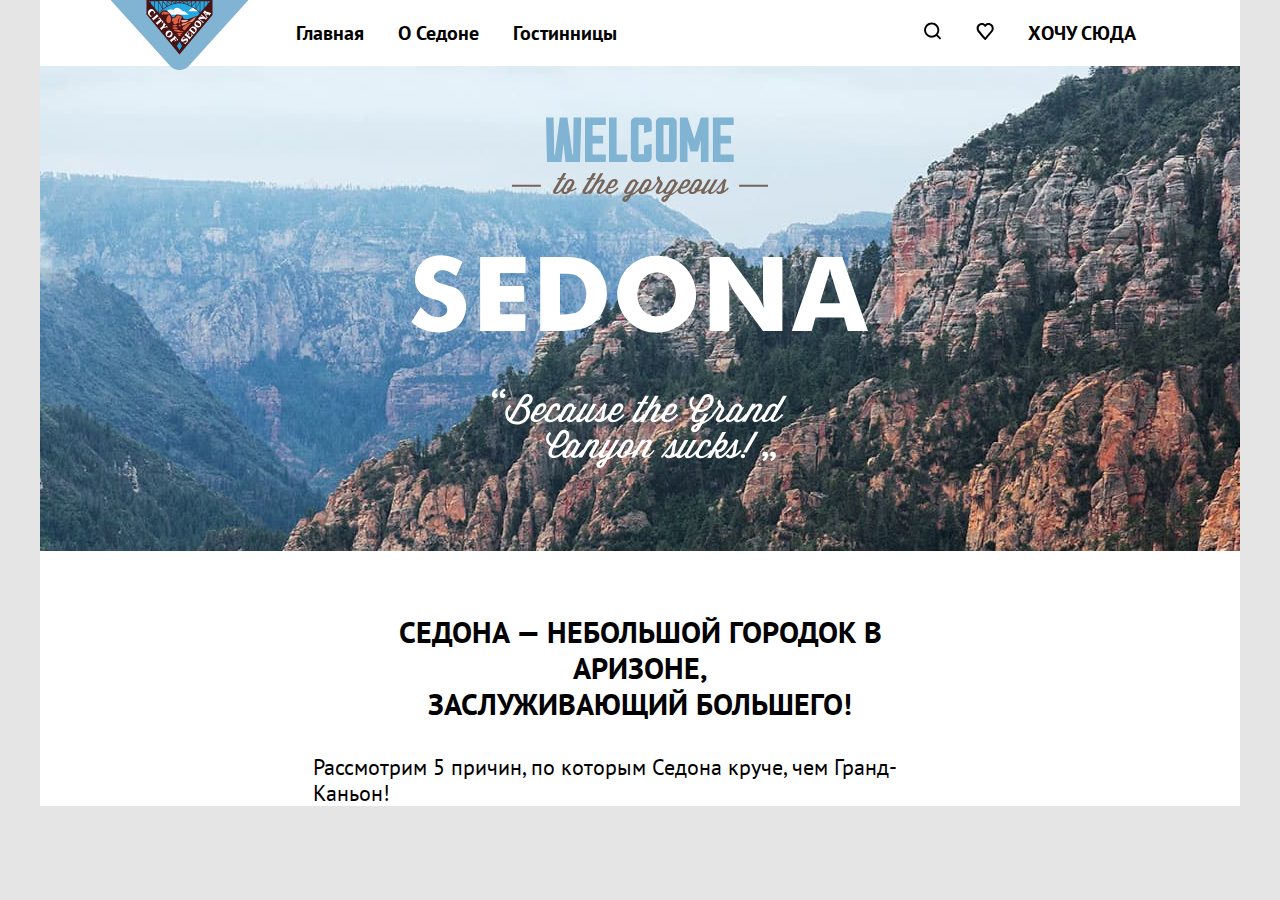
==== index.html @ 76365185 "Убирает горизонтальный скрол" ====
<!DOCTYPE html>
<html lang="ru">
  <head>
    <link rel="stylesheet" href="styles/styles.css" />
    <meta charset="utf-8" />
    <meta name="viewport" content="width=device-width, initial-scale=1" />
    <title>SEDONA</title>
  </head>
  <body>
    <header class="page-header">
      <nav class="navigation">
        <div class="logotype">
          <a class="logo" href="index.html">
            <img
              src="images/logo.svg"
              width="139"
              height="70"
              alt="Логотип города Седона"
            />
        </div>
          </a>
        </div>
        <ul class="navigation-list">
          <li class="navigation-item">
            <a class="navigation-link" href="#">Главная</a>
          </li>
          <li class="navigation-item">
            <a class="navigation-link" href="#">О Седоне</a>
          </li>
          <li class="navigation-item">
            <a class="navigation-link" href="#">Гостинницы</a>
          </li>
        </ul>
        <ul class="navigation-list navigation-user">
          <li class="navigation-item">
            <a class="navigation-link" href="#">
              <img
                class="search"
                src="images/search.svg"
                width="18"
                height="18"
                alt="Ссылка для поиска."
              />
              <span class="visually-hidden">Поиск</span>
            </a>
          </li>
          <li class="navigation-item">
            <a class="navigation-link" href="#">
              <img
                class="favorite"
                src="images/favorite.svg"
                width="18"
                height="17"
                alt="Ссылка для поиска."
              />
              <span class="visually-hidden">Избранное</span>
            </a>
          </li>
          <li class="navigation-item-button">
            <a class="navigation-link" href="#question">
              <span>ХОЧУ СЮДА</span>
            </a>
          </li>
        </ul>
      </nav>
    </header>
    <main class="main-container main-index">
      <div class="page-container">
          <section class="main-banner">
          <h1 class="visually-hidden">Каньон Седона</h1>
          <img
            class="main-banner-welcome"
            src="images/welcome.svg"
            width="458"
            height="352"
            alt="Добро пожаловать в великолепный Каньон Седона"
          />
        </section>
        <div class="body-welcome">
          <p class="name-block">
            Седона — небольшой городок в Аризоне,<br />заслуживающий большего!
          </p>
          <p class="description-text">
            Рассмотрим 5 причин, по которым Седона круче, чем Гранд-Каньон!
          </p>
        </div>


        <!-- <section class="advantages">
          <h2 class="visually-hidden">Основные преимущества</h2>
          <ul class="advantages-list">
            <li class="advantages-item">
              <div class="advantages-item-city">
                <h3 class="advantages-title">Настоящий городок</h3>
                <p class="advantages-description">— №1 —</p>
                <p class="advantages-description">
                  Седона — не аттракцион для туристов, там течёт своя жизнь
                </p>
              </div>
              <img
                class="advantages-image"
                src="images/photo-1.jpg"
                alt="Изображение города Седона"
                width="800"
                height="384"
              />
            </li>
          </ul>
          <ul class="advantages-services">
            <li class="services-item">
              <h3 class="advantages-title">Жильё</h3>
              <p class="advantages-description">
                Рекомендуем пожить в настоящем мотеле всё как в кино!
              </p>
            </li>
            <li class="services-item">
              <h3 class="advantages-title">Еда</h3>
              <p class="advantages-description">
                Всегда заказывайте топовый фирменный бургер, вы не
                разочаруетесь!
              </p>
            </li>

            <li class="services-item">
              <h3 class="advantages-title">Сувениры</h3>
              <p class="advantages-description">
                Не только китайского, но и настоящего местного производства!
              </p>
            </li>
          </ul>
          <ul class="advantages-list">
            <li class="advantages-item">
              <img
                class="advantages-image"
                src="images/photo-2.jpg"
                alt="Изображение моста дьявола"
                width="800"
                height="384"
              />

              <div class="advantages-item-bridge">
                <h3 class="advantages-title">Там есть мост дьявола</h3>
                <p class="advantages-description">— №2 —</p>
                <p class="advantages-description">
                  Да, по нему можно пройти! Если вы осмелитесь, разумеется
                </p>
              </div>
            </li>
          </ul>
          <ul class="advantages-services">
            <li class="services-item">
              <h3 class="advantages-title">Небольшая<br />площадь</h3>
              <p class="advantages-description">— №3 —</p>
              <p class="advantages-description">
                Все достопримечательности находятся очень близко
              </p>
            </li>
            <li class="services-item">
              <h3 class="advantages-title">Красивая<br />дорога</h3>
              <p class="advantages-description">— №4 —</p>
              <p class="advantages-description">
                Ехать в Седону из Лас-Вегаса совсем не скучно!
              </p>
            </li>
            <li class="services-item">
              <h3 class="advantages-title">Мало<br />туристов</h3>
              <p class="advantages-description">— №5 —</p>
              <p class="advantages-description">
                Большинство едет в Гранд Каньон и толпится там
              </p>
            </li>
          </ul>
        </section> -->

        <!-- Блок с вопросом -->

         <!-- <section id="question" class="question-block">
          <h2 class="visually-hidden">Бронирование гостинницы</h2>
          <p class="name-block">Заинтересовались?</p>
          <p class="description-text">
            Укажите предполагаемые даты поездки,<br />и мы покажем вам лучшие
            предложения гостиниц в Седоне
          </p>
          <button class="question question-button" type="submit">
            поиск гостинницы в седоне
          </button>
        </section> -->

        <!-- Форма подписки -->
        <!-- <section class="subscription">
          <h2 class="visually-hidden">Подписаться на рассылку</h2>
          <p class="name-block">Подпишитесь на рассылку</p>
          <p class="description-text">
            Только полезная информация и никакого спама,<br />честное
            бойскаутское!
          </p>
          <form
            class="subscription-form"
            action="https://echo.htmlacademy.ru/"
            method="post"
          >
            <input
              type="email"
              name="Ваш E-mail"
              placeholder="Ваш e-mail"
              required
            />
            <button class="subscribe-button" type="submit">Подписаться</button>
          </form>
        </section> -->
       </div>
    </main>


    <!-- <footer class="page-footer">
      <div class="page-footer-container">
        <section class="footer-social">
          <h2 class="visually-hidden">Ссылки на социальные сети</h2>
          <ul class="footer-social-list">
            <li class="footer-social-item">
              <a class="button" href="https://vk.com/htmlacademy">
                <span class="visually-hidden">ВКонтакте</span>
              </a>
            </li>
            <li class="footer-social-item">
              <a class="button" href="https://t.me/htmlacademy">
                <span class="visually-hidden">Телеграм</span>
              </a>
            </li>
            <li class="footer-social-item">
              <a
                class="button"
                href="https://www.youtube.com/user/htmlacademyru"
              >
                <span class="visually-hidden">Ютуб</span>
              </a>
            </li>
          </ul>
        </section>
        <section class="footer-contacts">
          <h2 class="visually-hidden">Контакты</h2>
          <a class="contackts-phone" href="tel:78128121212"
            >+7 (812) 812-12-12</a
          >
        </section>
        <section class="footer-copiright">
          <h2 class="visually-hidden">Копирайт</h2>
          <a
            class="copyright-link"
            href="https://up.htmlacademy.ru/htmlcss/34/module/3/item/13"
            target="_blank"
          >
            <img
              class="copyright"
              src="images/copyright.svg"
              width="115"
              height="33"
              alt="Копирайт htmlacademy"
            />
          </a>
        </section>
      </div>
    </footer> -->
  </body>
</html>
---- styles/styles.css ----
@font-face {
  font-family: 'PT Sans';
  font-style: normal;
  font-weight: 400;
  src: url('../fonts/ptsans-400.woff2') format('woff2');
  font-display: swap;
}
@font-face {
  font-family: 'PT Sans';
  font-style: normal;
  font-weight: 700;
  src: url('../fonts/ptsans-700.woff2') format('woff2');
  font-display: swap;
}
html {
  height: 100%;
}
body {
  background-color: #e5e5e5;
  color: #000000;
  display: flex;
  flex-direction: column;
  font-family: 'PT Sans', sans-serif;
  font-weight: 700;
  font-size: 30px;
  justify-content: space-between;
  line-height: 36px;
  margin: 0 auto;
  padding: 0;
  min-height: 100vh;
  text-transform: uppercase;
  width: 1200px;
}

.visually-hidden {
  position: absolute;
  width: 1px;
  height: 1px;
  margin: -1px;
  padding: 0;
  border: 0;
  clip: rect(0 0 0 0);
  overflow: hidden;
}
.page-header {
  background-color: #fff;
  margin: 0 auto;
  width: 100%;
}
.navigation {
  display: flex;
  width: 100%;
  margin: 0 auto;
}
.logo {
  margin: 0;
  padding: 0;
  margin-left: 70px;
  width: 139px;
}
.logotype {
  position: absolute;
  top: 0;
}
.navigation-list {
  align-items: center;
  display: flex;
  flex-wrap: wrap;
  list-style-type: none;
  margin: 0;
  margin-left: 30px;
  padding: 0;
  width: 390px;
}
.navigation-link {
  color: #000;
  display: block;
  font-size: 20px;
  line-height: 26px;
  text-transform: none;
  text-decoration: none;
  padding: 20px 17px;
}
.navigation-user {
  align-content: center;
  align-items: center;
  margin-left: 238px;
  margin-right: auto;
  max-width: 264px;
}
.navigation-user .navigation-link {
  min-width: 18px;
  min-height: 18px;
}
.want-button {
  margin: 14px 0px 14px 20px;
  padding: 8px 16px 8px 16px;
}
.search .favorite {
  padding: 0;
  margin: 0;
}
.main-container {
  flex-grow: 1;
}
.main-banner {
  background-image: url('../images/main_banner.jpg');
  background-color: #7baec7;
  background-size: auto;
  background-repeat: no-repeat;
  background-position: center;
  width: 100%;
  margin: 0;
  padding: 0;
}

.welcome {
  background-color: #fff;
}
.main-banner-welcome {
  display: block;
  margin: 0 auto;
  padding-top: 51px;
  padding-bottom: 82px;
}
.welcome {
  font-size: 30px;
  line-height: 36px;
  text-align: center;
}
.body-welcome {
  background-image: url('/images/welcome-background.jpg');
  background-size: auto;
  background-repeat: no-repeat;
  background-position: center;
  padding-top: 63px;
}
.name-block {
  margin-top: 0;
  margin-bottom: 32px;
  padding: 0;
  margin-left: auto;
  margin-right: auto;
  text-align: center;
  width: 620px;
}
.description-text {
  font-size: 22px;
  font-weight: 400;
  line-height: 26px;
  margin: 0 auto;
  padding: 0;
  text-transform: none;
  width: 654px;
}
.page-container {
  width: 100%;
  margin: 0 auto;
  padding: 0;
}
.advantages {
  color: #000;
  font-weight: 400;
  text-align: center;
  width: 100%;
  margin: 0;
  padding: 0;
}

.advantages-list {
  display: flex;
  flex-direction: column;
  padding: 0;
  margin: 0;
  width: 100%;
}
.advantages-title {
  font-size: 24px;
  line-height: 28px;
  margin-bottom: 30px;
  margin-top: 0;
  padding: 0;
}
.advantages-description {
  font-size: 18px;
  line-height: 21px;
  padding: 0;
  margin-bottom: 30px;
  margin-top: 0;
  text-transform: none;
}
.advantages-description:last-child {
  margin-bottom: 0;
}
.advantages-item {
  background-color: #82b3d3;
  display: flex;
  /* margin: 0; */
  /* max-width: 1200px; */
}
.advantages-item-city {
  color: #ffffff;

  padding: 85px 92px;
  width: 230px;
}
.advantages-item-bridge {
  color: #ffffff;
  padding: 85px 92px;
  width: 230px;
}
/* .advantages-first-image {
  vertical-align: middle;
} */
.advantages-services {
  display: flex;
  width: 100%;
  margin: 0;
  padding-left: 0;
  list-style: none;
}
.services-item {
  display: block;
  padding: 80px 85px;
  width: 230px;
  text-align: center;
}
.question-block {
  background-color: #fff;
  text-align: center;
  margin: 0;
  padding: 92px 304px;
  width: 592px;
}
.question-button {
  background-color: #756157;
  color: #fff;
  font-size: 20px;
  font-weight: 700;
  line-height: 36px;
  margin-top: 56px;
  text-transform: uppercase;
  text-align: center;
}

.subscription {
  background-image: url('../images/background_subscribe.jpg');
  background-color: #7aaec7;
  background-size: 100% auto;
  background-position: center;
  background-repeat: no-repeat;
  color: #fff;
  padding: 94px 200px;
  text-align: center;
}

.subscribe-button {
  background-color: #82b3d3;
  color: #fff;
  font-size: 20px;
  font-weight: 700;
  line-height: 36px;
  margin-top: 46px;
  text-transform: uppercase;
  text-align: center;
}
.page-footer {
  background-color: #fff;
  background-repeat: no-repeat;
  background-position: center;
  margin: 0 auto;
  width: 100%;
}
.page-footer-container {
  display: flex;
  flex-wrap: no-wrap;
  width: 1060px;
  margin: 0;
  padding: 40px 70px 30px 70px;
}
.footer-social {
  width: 142px;
  margin-right: 42px;
}
.footer-social-list {
  align-items: center;
  display: flex;
  flex-wrap: wrap;
  margin: 0;
  padding: 0;
  list-style-type: none;
}
.footer-social-item {
  width: 47px;
  height: 40px;
}
.footer-contacts {
  text-align: center;
  padding-top: 5px;
  padding-bottom: 5px;
  width: 720px;
  margin-right: 42px;
}
.contackts-phone {
  color: #000;
  font-size: 40px;
  line-height: 40px;
  padding-right: 195px;

  text-decoration: none;
}
.footer-copiright {
  width: 115px;
}
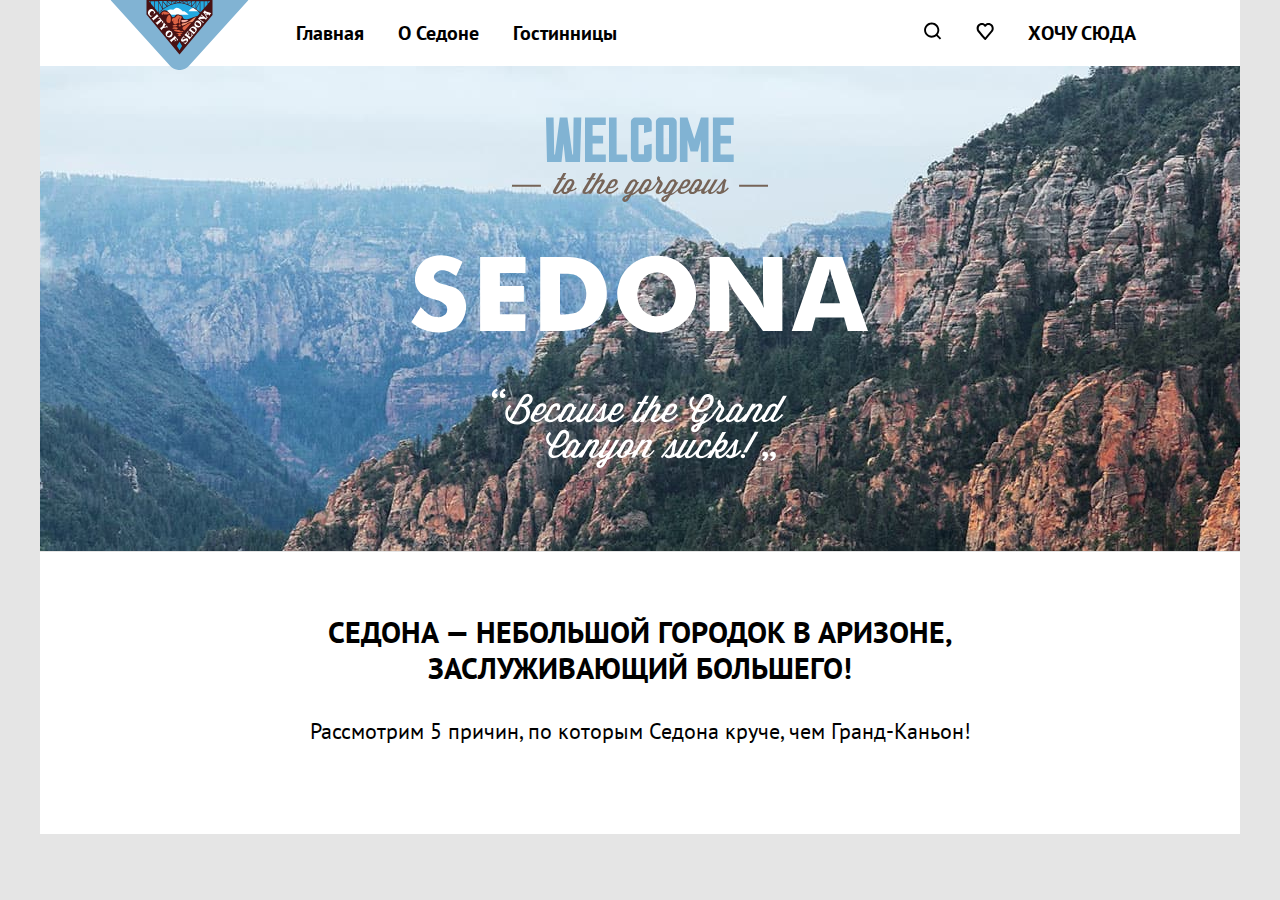
==== commit fbcfaba3: "правит горизонтальный скрол" ====
--- a/index.html
+++ b/index.html
@@ -78,7 +78,7 @@
         </section>
         <div class="body-welcome">
           <p class="name-block">
-            Седона — небольшой городок в Аризоне,<br />заслуживающий большего!
+            Седона — небольшой городок в Аризоне,<br>заслуживающий большего!
           </p>
           <p class="description-text">
             Рассмотрим 5 причин, по которым Седона круче, чем Гранд-Каньон!
--- a/styles/styles.css
+++ b/styles/styles.css
@@ -134,6 +134,7 @@
   background-repeat: no-repeat;
   background-position: center;
   padding-top: 63px;
+  padding-bottom: 90px;
 }
 .name-block {
   margin-top: 0;
@@ -142,7 +143,7 @@
   margin-left: auto;
   margin-right: auto;
   text-align: center;
-  width: 620px;
+  /* width: 620px; */
 }
 .description-text {
   font-size: 22px;
@@ -151,7 +152,8 @@
   margin: 0 auto;
   padding: 0;
   text-transform: none;
-  width: 654px;
+  text-align: center;
+  /* width: 654px; */
 }
 .page-container {
   width: 100%;
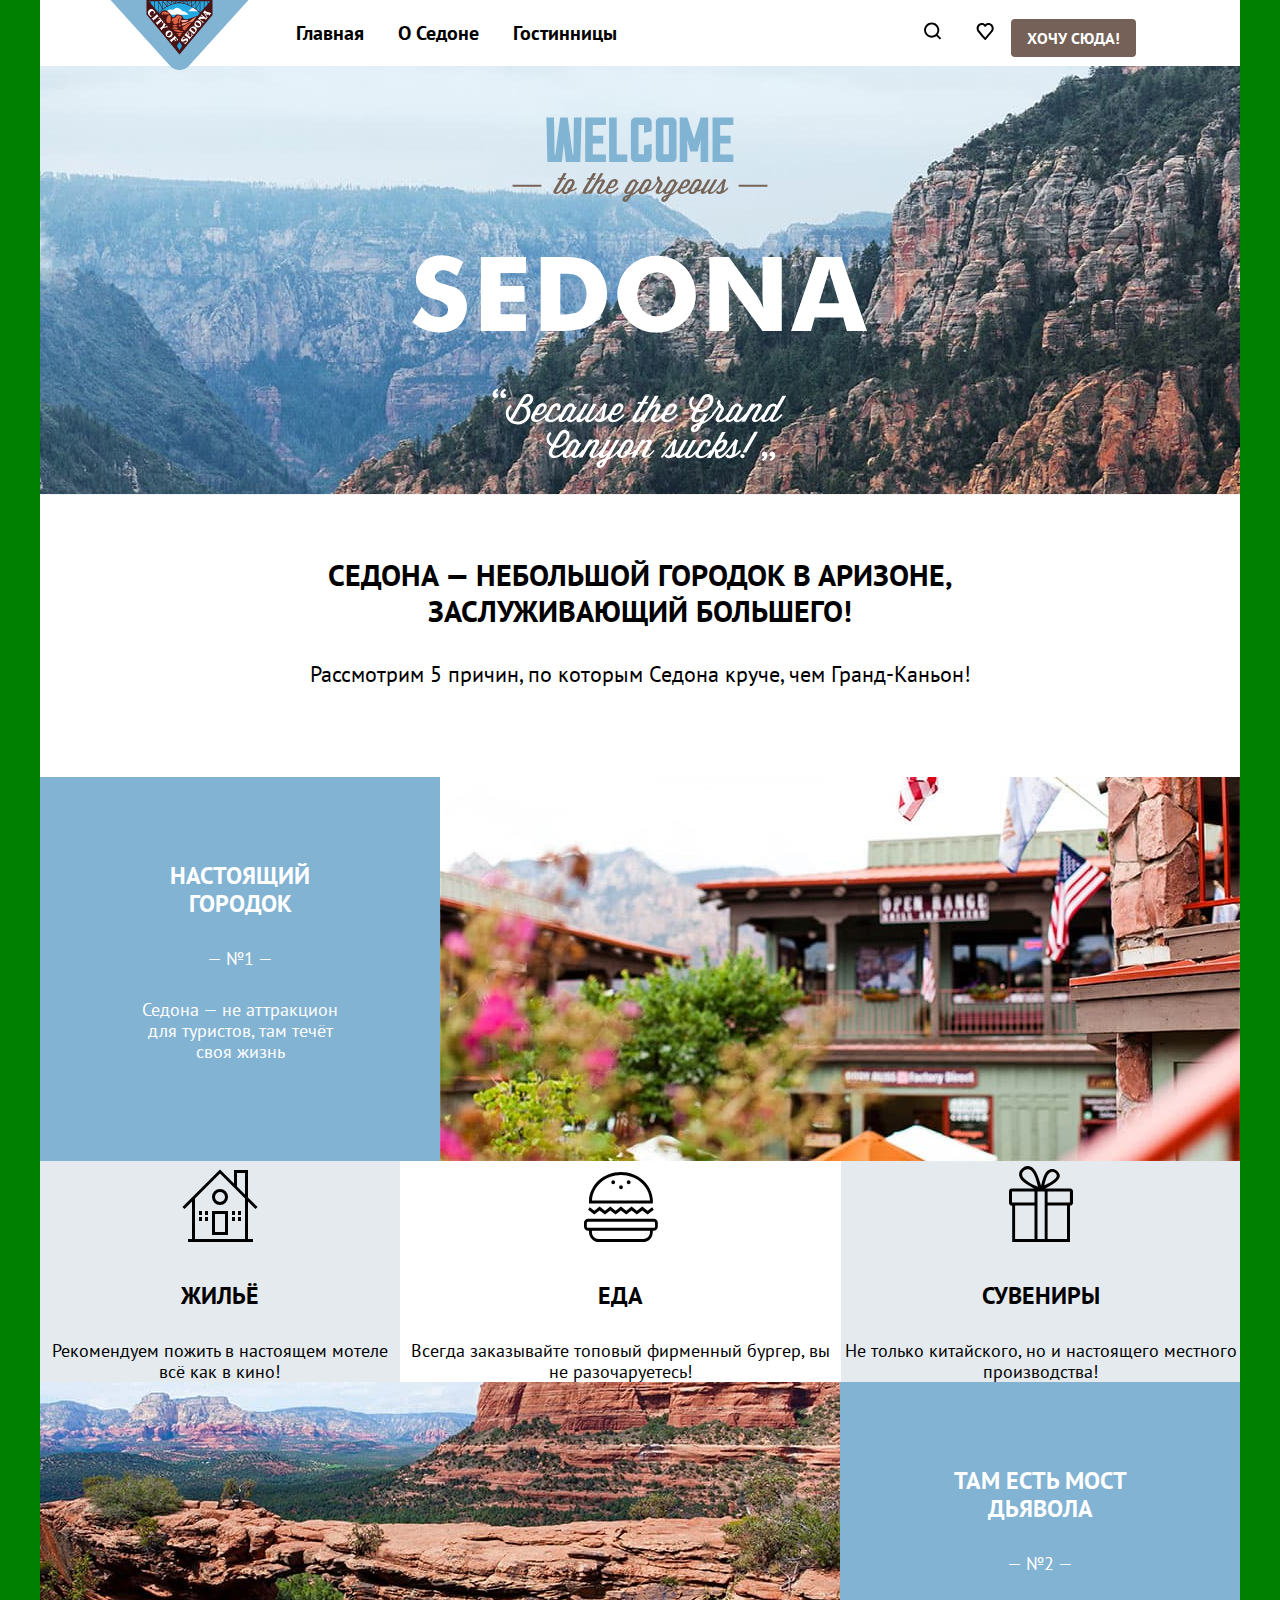
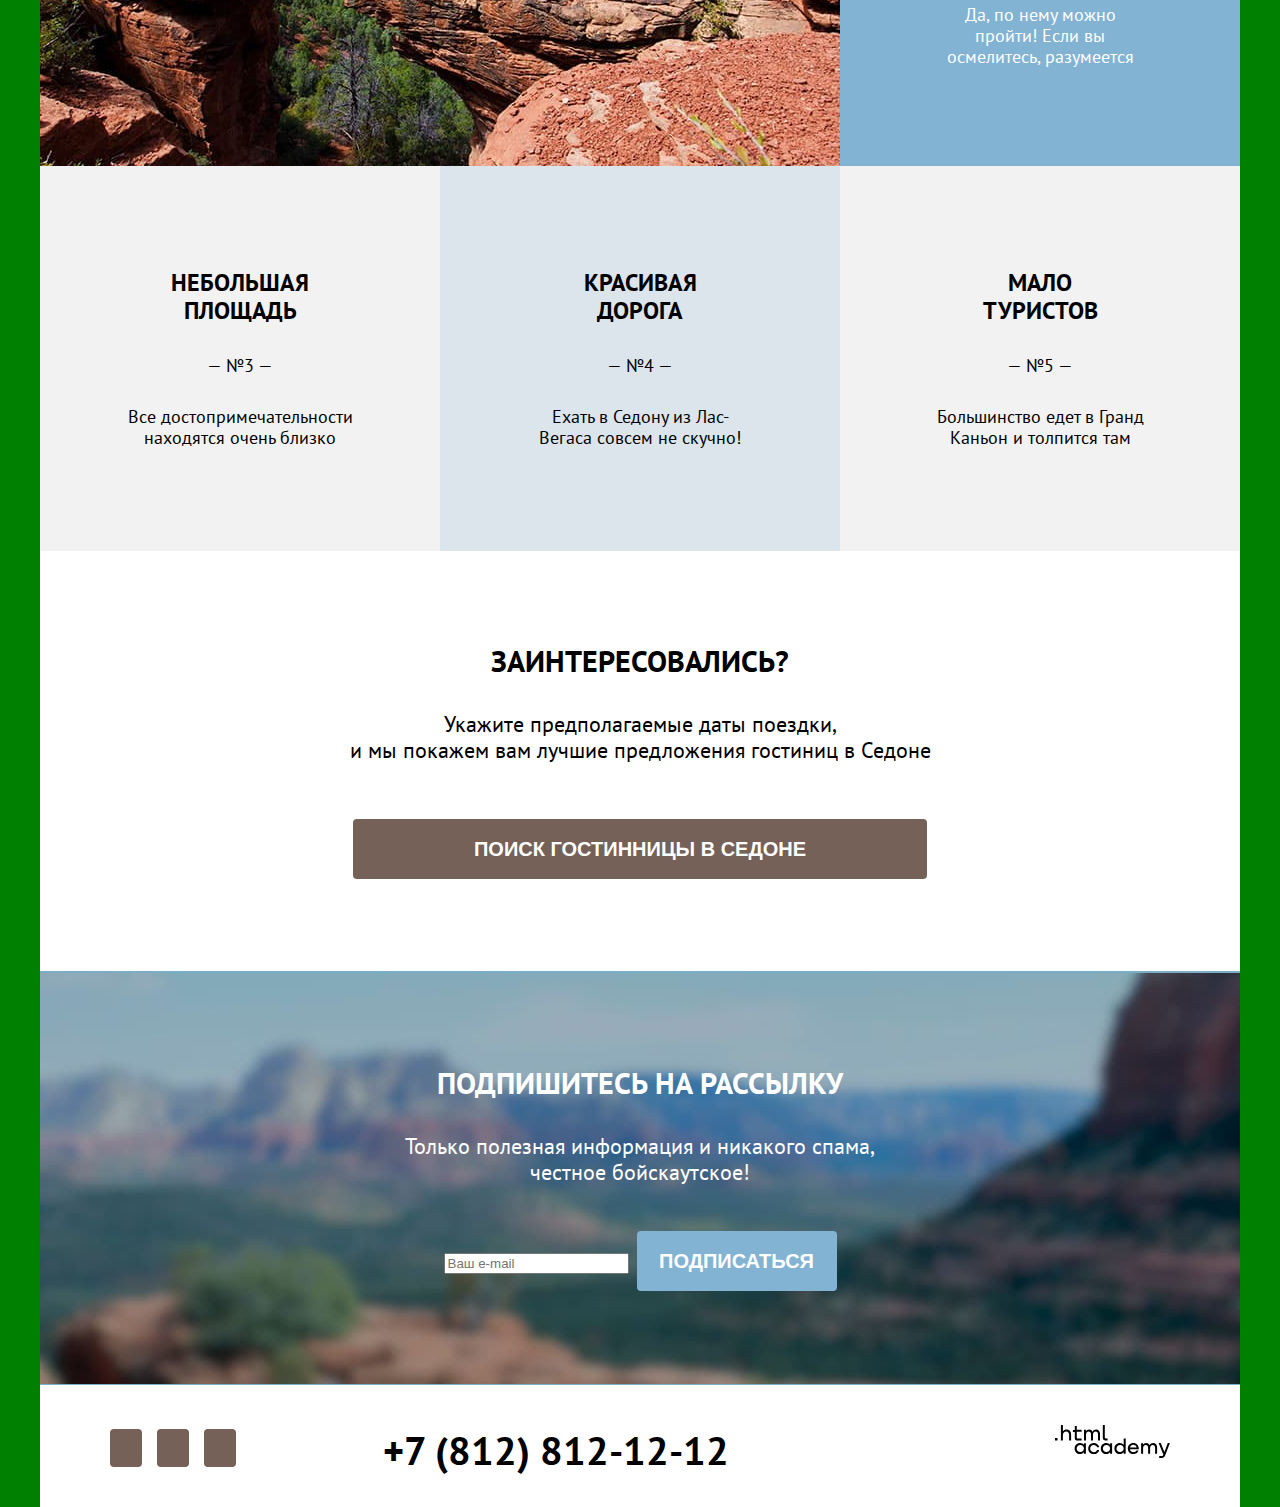
==== commit b4e83ac1: "Правит стили главной" ====
--- a/index.html
+++ b/index.html
@@ -12,7 +12,7 @@
         <div class="logotype">
           <a class="logo" href="index.html">
             <img
-              src="images/logo.svg"
+              src="../images/logo.svg"
               width="139"
               height="70"
               alt="Логотип города Седона"
@@ -56,26 +56,27 @@
               <span class="visually-hidden">Избранное</span>
             </a>
           </li>
-          <li class="navigation-item-button">
-            <a class="navigation-link" href="#question">
-              <span>ХОЧУ СЮДА</span>
-            </a>
+          <li class="navigation-item">
+            <a class="button" href="#question">ХОЧУ СЮДА!</a>
           </li>
         </ul>
       </nav>
     </header>
-    <main class="main-container main-index">
+    <main class="main-container">
       <div class="page-container">
           <section class="main-banner">
-          <h1 class="visually-hidden">Каньон Седона</h1>
-          <img
+            <h1 class="visually-hidden">Каньон Седона</h1>
+           <img
             class="main-banner-welcome"
             src="images/welcome.svg"
-            width="458"
+            width="456"
             height="352"
             alt="Добро пожаловать в великолепный Каньон Седона"
-          />
-        </section>
+             />
+          <!-- <div class="decoration">
+            <img  src="../images/banner-decoration.jpg" width="1200" height="57" alt="Декоративный элемент">
+          </div> -->
+      </section>
         <div class="body-welcome">
           <p class="name-block">
             Седона — небольшой городок в Аризоне,<br>заслуживающий большего!
@@ -86,7 +87,7 @@
         </div>
 
 
-        <!-- <section class="advantages">
+        <section class="advantages">
           <h2 class="visually-hidden">Основные преимущества</h2>
           <ul class="advantages-list">
             <li class="advantages-item">
@@ -106,14 +107,16 @@
               />
             </li>
           </ul>
-          <ul class="advantages-services">
-            <li class="services-item">
+          <ul class="advantages-services advantages-life">
+            <li class="services-item item-life">
+              <img class="housing" src="../images/variant=housing.svg" width="84" height="84">
               <h3 class="advantages-title">Жильё</h3>
               <p class="advantages-description">
                 Рекомендуем пожить в настоящем мотеле всё как в кино!
               </p>
             </li>
-            <li class="services-item">
+            <li class="services-item item-food">
+              <img class="eating" src="../images/variant=eating.svg" width="84" height="84">
               <h3 class="advantages-title">Еда</h3>
               <p class="advantages-description">
                 Всегда заказывайте топовый фирменный бургер, вы не
@@ -121,7 +124,8 @@
               </p>
             </li>
 
-            <li class="services-item">
+            <li class="services-item item-souvenirs">
+              <img class="souvenir" src="../images/variant=souvenir.svg" width="84" height="84">
               <h3 class="advantages-title">Сувениры</h3>
               <p class="advantages-description">
                 Не только китайского, но и настоящего местного производства!
@@ -148,21 +152,21 @@
             </li>
           </ul>
           <ul class="advantages-services">
-            <li class="services-item">
+            <li class="item-dignities">
               <h3 class="advantages-title">Небольшая<br />площадь</h3>
               <p class="advantages-description">— №3 —</p>
               <p class="advantages-description">
                 Все достопримечательности находятся очень близко
               </p>
             </li>
-            <li class="services-item">
+            <li class="item-dignities item-road">
               <h3 class="advantages-title">Красивая<br />дорога</h3>
               <p class="advantages-description">— №4 —</p>
               <p class="advantages-description">
                 Ехать в Седону из Лас-Вегаса совсем не скучно!
               </p>
             </li>
-            <li class="services-item">
+            <li class="item-dignities">
               <h3 class="advantages-title">Мало<br />туристов</h3>
               <p class="advantages-description">— №5 —</p>
               <p class="advantages-description">
@@ -170,11 +174,11 @@
               </p>
             </li>
           </ul>
-        </section> -->
+        </section>
 
         <!-- Блок с вопросом -->
 
-         <!-- <section id="question" class="question-block">
+         <section id="question" class="question-block">
           <h2 class="visually-hidden">Бронирование гостинницы</h2>
           <p class="name-block">Заинтересовались?</p>
           <p class="description-text">
@@ -184,10 +188,10 @@
           <button class="question question-button" type="submit">
             поиск гостинницы в седоне
           </button>
-        </section> -->
+        </section>
 
         <!-- Форма подписки -->
-        <!-- <section class="subscription">
+        <section class="subscription">
           <h2 class="visually-hidden">Подписаться на рассылку</h2>
           <p class="name-block">Подпишитесь на рассылку</p>
           <p class="description-text">
@@ -207,12 +211,12 @@
             />
             <button class="subscribe-button" type="submit">Подписаться</button>
           </form>
-        </section> -->
+        </section>
        </div>
     </main>
 
 
-    <!-- <footer class="page-footer">
+    <footer class="page-footer">
       <div class="page-footer-container">
         <section class="footer-social">
           <h2 class="visually-hidden">Ссылки на социальные сети</h2>
@@ -260,6 +264,6 @@
           </a>
         </section>
       </div>
-    </footer> -->
+    </footer>
   </body>
 </html>
--- a/styles/styles.css
+++ b/styles/styles.css
@@ -14,9 +14,10 @@
 }
 html {
   height: 100%;
+  background-color: green;
 }
 body {
-  background-color: #e5e5e5;
+  background-color: #f2f2f2;
   color: #000000;
   display: flex;
   flex-direction: column;
@@ -92,9 +93,24 @@
   min-width: 18px;
   min-height: 18px;
 }
-.want-button {
-  margin: 14px 0px 14px 20px;
-  padding: 8px 16px 8px 16px;
+
+.button {
+  font-family: 'PT Sans', sans-serif;
+  background-color: #756157;
+  border: none;
+  border-radius: 4px;
+  color: #ffffff;
+  cursor: pointer;
+  font-weight: 700;
+  font-size: 16px;
+  line-height: 20px;
+
+  padding: 9px 16px;
+  text-transform: uppercase;
+  text-decoration: none;
+  text-align: center;
+  width: 160px;
+  height: 37px;
 }
 .search .favorite {
   padding: 0;
@@ -106,22 +122,22 @@
 .main-banner {
   background-image: url('../images/main_banner.jpg');
   background-color: #7baec7;
-  background-size: auto;
+  background-size: 100% auto;
   background-repeat: no-repeat;
-  background-position: center;
-  width: 100%;
-  margin: 0;
-  padding: 0;
-}
-
+  margin: 0;
+  padding-top: 51px;
+  padding-bottom: 25px;
+}
+.decoration {
+  padding: 0;
+  /* margin-top: 25px; */
+}
 .welcome {
   background-color: #fff;
 }
 .main-banner-welcome {
   display: block;
   margin: 0 auto;
-  padding-top: 51px;
-  padding-bottom: 82px;
 }
 .welcome {
   font-size: 30px;
@@ -143,7 +159,6 @@
   margin-left: auto;
   margin-right: auto;
   text-align: center;
-  /* width: 620px; */
 }
 .description-text {
   font-size: 22px;
@@ -197,12 +212,9 @@
 .advantages-item {
   background-color: #82b3d3;
   display: flex;
-  /* margin: 0; */
-  /* max-width: 1200px; */
 }
 .advantages-item-city {
   color: #ffffff;
-
   padding: 85px 92px;
   width: 230px;
 }
@@ -211,9 +223,7 @@
   padding: 85px 92px;
   width: 230px;
 }
-/* .advantages-first-image {
-  vertical-align: middle;
-} */
+
 .advantages-services {
   display: flex;
   width: 100%;
@@ -221,11 +231,42 @@
   padding-left: 0;
   list-style: none;
 }
-.services-item {
-  display: block;
+
+/* .services-item {
+
   padding: 80px 85px;
   width: 230px;
   text-align: center;
+} */
+.services-item:nth-child(2n + 1) {
+  background: rgba(131, 179, 211, 0.12);
+}
+.item-dignities {
+  display: block;
+  padding: 103px 86px;
+  width: 230px;
+  text-align: center;
+}
+.housing {
+  padding: 0;
+  margin: 0;
+  margin-bottom: 30px;
+}
+.eating {
+  padding: 0;
+  margin: 0;
+  margin-bottom: 30px;
+}
+.souvenir {
+  padding: 0;
+  margin: 0;
+  margin-bottom: 30px;
+}
+.item-food {
+  background-color: #ffffff;
+}
+.item-road {
+  background-color: rgba(131, 179, 211, 0.2);
 }
 .question-block {
   background-color: #fff;
@@ -236,13 +277,17 @@
 }
 .question-button {
   background-color: #756157;
+  border: none;
+  border-radius: 4px;
   color: #fff;
   font-size: 20px;
   font-weight: 700;
+  height: 60px;
   line-height: 36px;
   margin-top: 56px;
   text-transform: uppercase;
   text-align: center;
+  width: 574px;
 }
 
 .subscription {
@@ -258,13 +303,17 @@
 
 .subscribe-button {
   background-color: #82b3d3;
+  border: none;
+  border-radius: 4px;
   color: #fff;
   font-size: 20px;
   font-weight: 700;
+  height: 60px;
   line-height: 36px;
   margin-top: 46px;
   text-transform: uppercase;
   text-align: center;
+  width: 200px;
 }
 .page-footer {
   background-color: #fff;
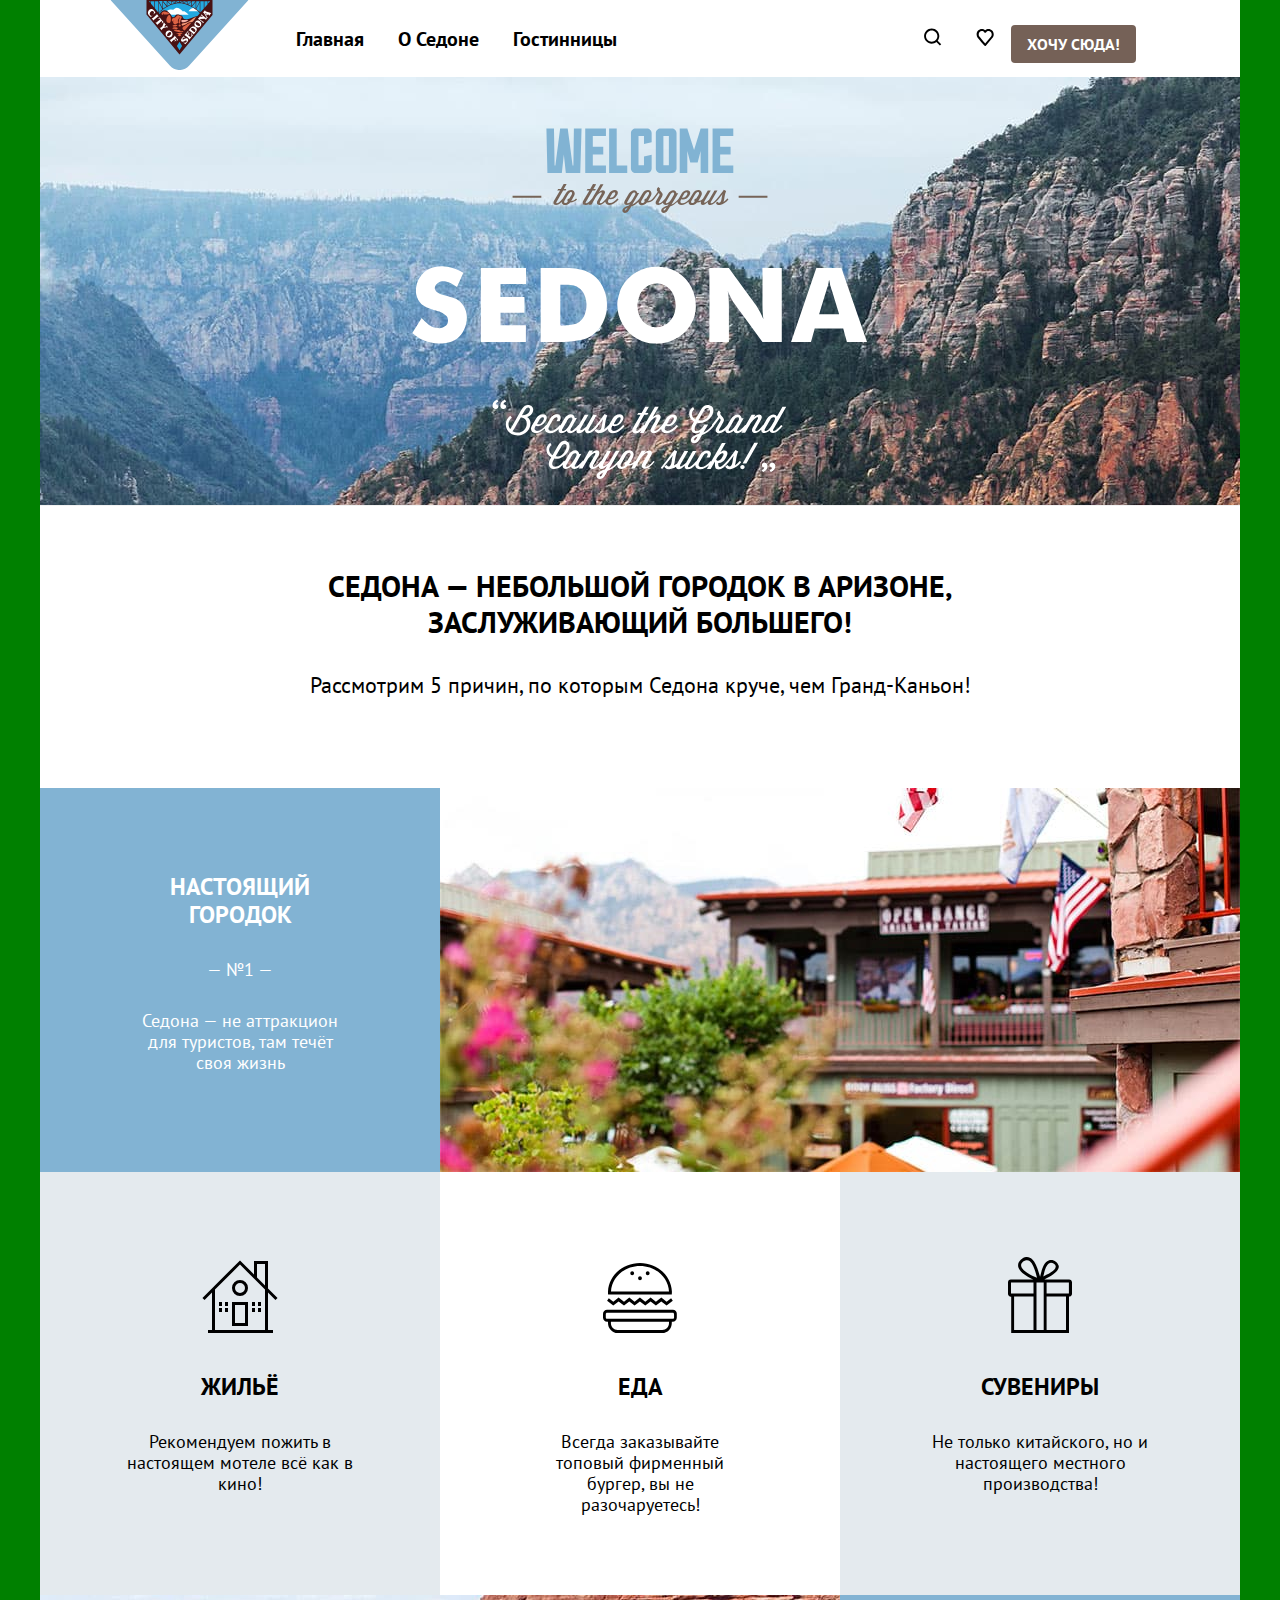
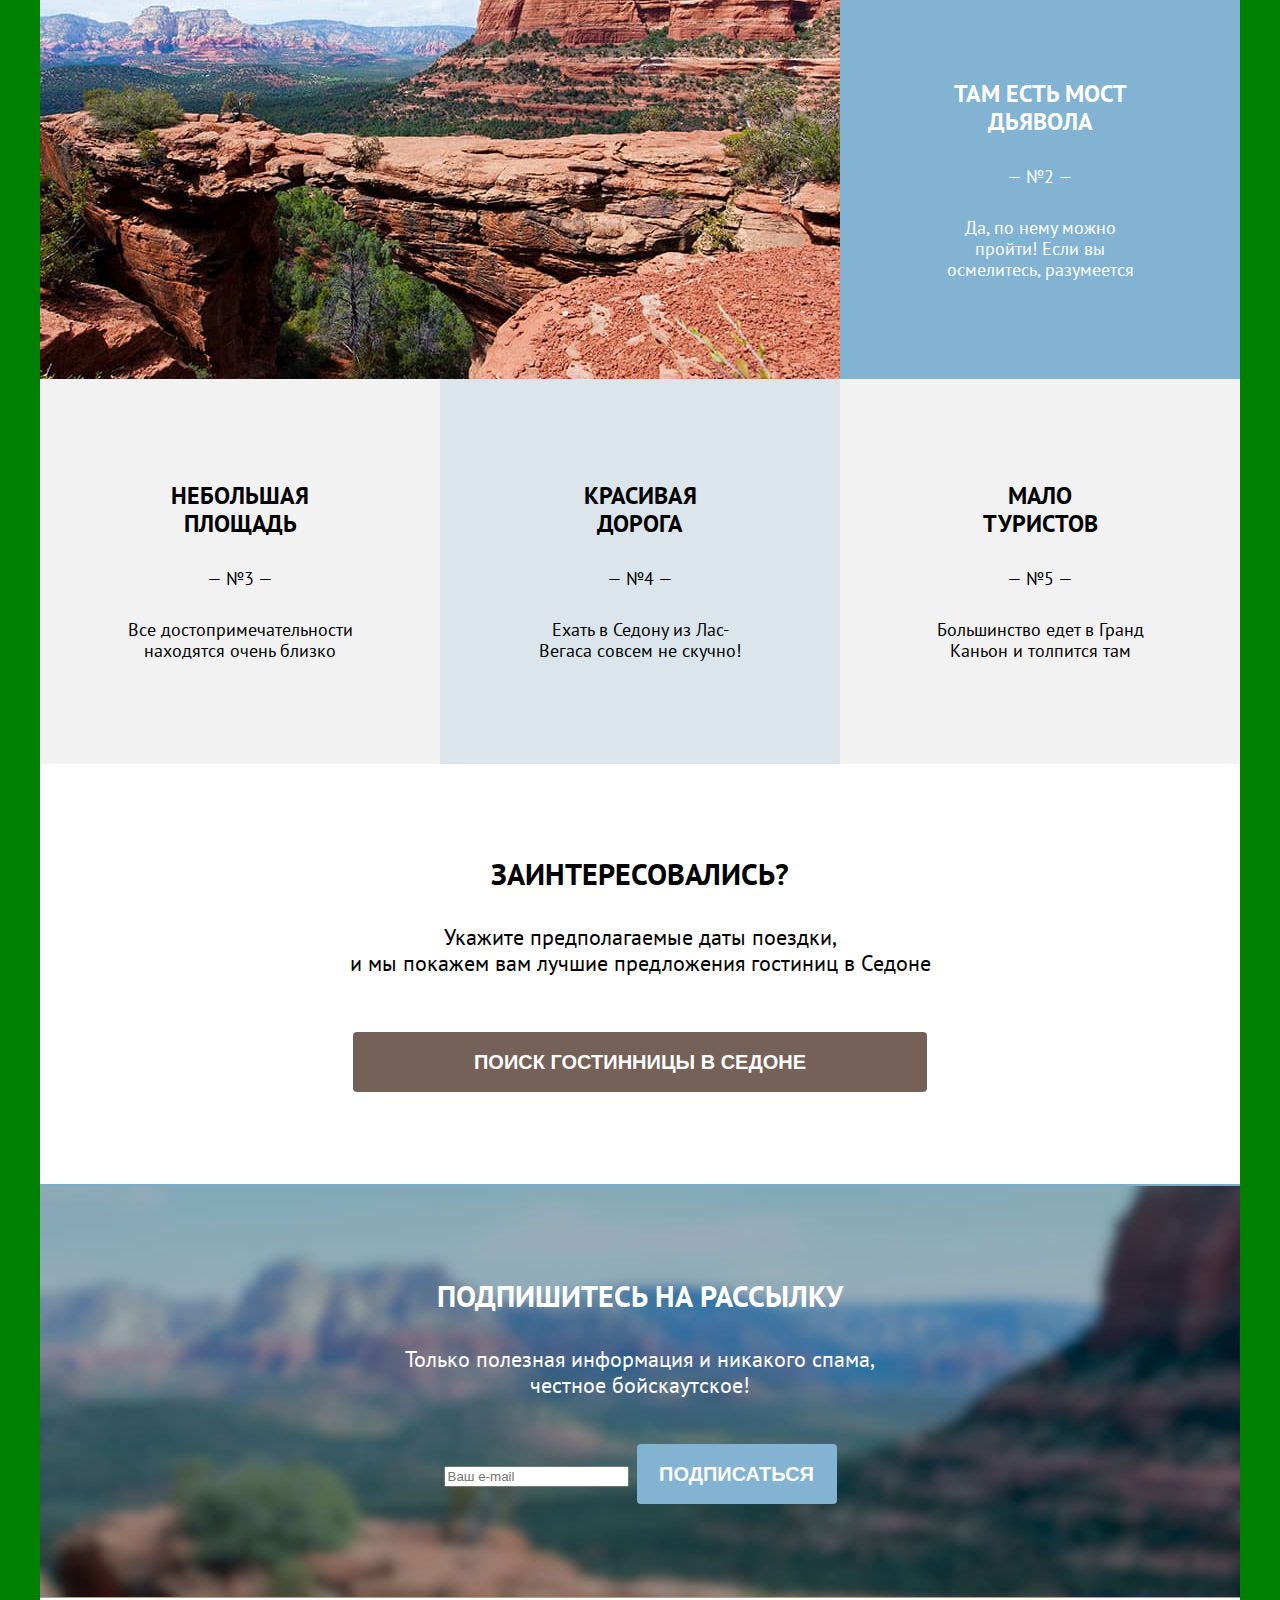
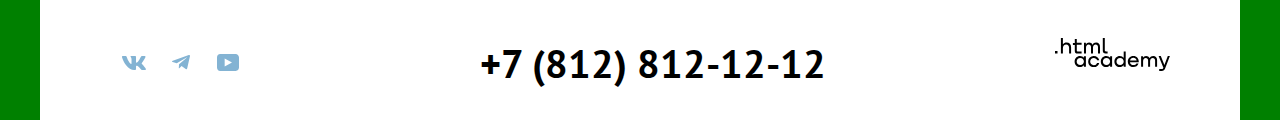
==== commit 5c8774f2: "Правки стилей" ====
--- a/index.html
+++ b/index.html
@@ -9,17 +9,16 @@
   <body>
     <header class="page-header">
       <nav class="navigation">
-        <div class="logotype">
-          <a class="logo" href="index.html">
-            <img
-              src="../images/logo.svg"
-              width="139"
-              height="70"
-              alt="Логотип города Седона"
-            />
-        </div>
-          </a>
-        </div>
+        <a class="logo" href="index.html">
+          <img
+            src="../images/logo.svg"
+            width="139"
+            height="70"
+            alt="Логотип города Седона"
+          />
+        </a>
+        <div class="logotype"></div>
+
         <ul class="navigation-list">
           <li class="navigation-item">
             <a class="navigation-link" href="#">Главная</a>
@@ -64,28 +63,27 @@
     </header>
     <main class="main-container">
       <div class="page-container">
-          <section class="main-banner">
-            <h1 class="visually-hidden">Каньон Седона</h1>
-           <img
+        <section class="main-banner">
+          <h1 class="visually-hidden">Каньон Седона</h1>
+          <img
             class="main-banner-welcome"
             src="images/welcome.svg"
             width="456"
             height="352"
             alt="Добро пожаловать в великолепный Каньон Седона"
-             />
+          />
           <!-- <div class="decoration">
             <img  src="../images/banner-decoration.jpg" width="1200" height="57" alt="Декоративный элемент">
           </div> -->
-      </section>
+        </section>
         <div class="body-welcome">
           <p class="name-block">
-            Седона — небольшой городок в Аризоне,<br>заслуживающий большего!
+            Седона — небольшой городок в Аризоне,<br />заслуживающий большего!
           </p>
           <p class="description-text">
             Рассмотрим 5 причин, по которым Седона круче, чем Гранд-Каньон!
           </p>
         </div>
-
 
         <section class="advantages">
           <h2 class="visually-hidden">Основные преимущества</h2>
@@ -109,14 +107,24 @@
           </ul>
           <ul class="advantages-services advantages-life">
             <li class="services-item item-life">
-              <img class="housing" src="../images/variant=housing.svg" width="84" height="84">
+              <img
+                class="housing"
+                src="../images/variant=housing.svg"
+                width="84"
+                height="84"
+              />
               <h3 class="advantages-title">Жильё</h3>
               <p class="advantages-description">
                 Рекомендуем пожить в настоящем мотеле всё как в кино!
               </p>
             </li>
             <li class="services-item item-food">
-              <img class="eating" src="../images/variant=eating.svg" width="84" height="84">
+              <img
+                class="eating"
+                src="../images/variant=eating.svg"
+                width="84"
+                height="84"
+              />
               <h3 class="advantages-title">Еда</h3>
               <p class="advantages-description">
                 Всегда заказывайте топовый фирменный бургер, вы не
@@ -125,7 +133,12 @@
             </li>
 
             <li class="services-item item-souvenirs">
-              <img class="souvenir" src="../images/variant=souvenir.svg" width="84" height="84">
+              <img
+                class="souvenir"
+                src="../images/variant=souvenir.svg"
+                width="84"
+                height="84"
+              />
               <h3 class="advantages-title">Сувениры</h3>
               <p class="advantages-description">
                 Не только китайского, но и настоящего местного производства!
@@ -178,7 +191,7 @@
 
         <!-- Блок с вопросом -->
 
-         <section id="question" class="question-block">
+        <section id="question" class="question-block">
           <h2 class="visually-hidden">Бронирование гостинницы</h2>
           <p class="name-block">Заинтересовались?</p>
           <p class="description-text">
@@ -212,9 +225,8 @@
             <button class="subscribe-button" type="submit">Подписаться</button>
           </form>
         </section>
-       </div>
+      </div>
     </main>
-
 
     <footer class="page-footer">
       <div class="page-footer-container">
@@ -222,21 +234,39 @@
           <h2 class="visually-hidden">Ссылки на социальные сети</h2>
           <ul class="footer-social-list">
             <li class="footer-social-item">
-              <a class="button" href="https://vk.com/htmlacademy">
-                <span class="visually-hidden">ВКонтакте</span>
+              <a class="button-social" href="https://vk.com/htmlacademy">
+                <img
+                  class="vk"
+                  src="../images/vk=default.svg"
+                  width="24"
+                  height="14"
+                  alt="Социальная сеть Вконтакте"
+                />
               </a>
             </li>
             <li class="footer-social-item">
-              <a class="button" href="https://t.me/htmlacademy">
-                <span class="visually-hidden">Телеграм</span>
+              <a class="button-social" href="https://t.me/htmlacademy">
+                <img
+                  class="tg"
+                  src="../images/telegram=default.svg"
+                  width="18"
+                  height="15"
+                  alt="Мессенджер Телеграм"
+                />
               </a>
             </li>
             <li class="footer-social-item">
               <a
-                class="button"
+                class="button-social"
                 href="https://www.youtube.com/user/htmlacademyru"
               >
-                <span class="visually-hidden">Ютуб</span>
+                <img
+                  class="youtube"
+                  src="../images/youtube=default.svg"
+                  width="22"
+                  height="17"
+                  alt="Видеохостинг Ютуб"
+                />
               </a>
             </li>
           </ul>
--- a/styles/styles.css
+++ b/styles/styles.css
@@ -231,13 +231,12 @@
   padding-left: 0;
   list-style: none;
 }
-
-/* .services-item {
-
+.services-item {
+  display: block;
   padding: 80px 85px;
   width: 230px;
   text-align: center;
-} */
+}
 .services-item:nth-child(2n + 1) {
   background: rgba(131, 179, 211, 0.12);
 }
@@ -329,21 +328,39 @@
   margin: 0;
   padding: 40px 70px 30px 70px;
 }
+
+.footer-social-list {
+  align-items: center;
+  display: flex;
+  flex-wrap: wrap;
+  margin: 0;
+  padding: 0;
+  list-style-type: none;
+}
+.footer-social-item {
+  width: 47px;
+  height: 40px;
+  margin: 5px 0;
+  padding: 0;
+}
 .footer-social {
   width: 142px;
   margin-right: 42px;
 }
-.footer-social-list {
-  align-items: center;
-  display: flex;
-  flex-wrap: wrap;
-  margin: 0;
-  padding: 0;
-  list-style-type: none;
-}
-.footer-social-item {
+.button-social {
+  padding: auto auto;
+  margin: auto 0;
   width: 47px;
   height: 40px;
+}
+.vk {
+  margin: 13px 12px;
+}
+.tg {
+  margin: 12px 15px;
+}
+.youtube {
+  margin: 11px 13px;
 }
 .footer-contacts {
   text-align: center;
@@ -356,7 +373,7 @@
   color: #000;
   font-size: 40px;
   line-height: 40px;
-  padding-right: 195px;
+  padding-right: auto auto;
 
   text-decoration: none;
 }
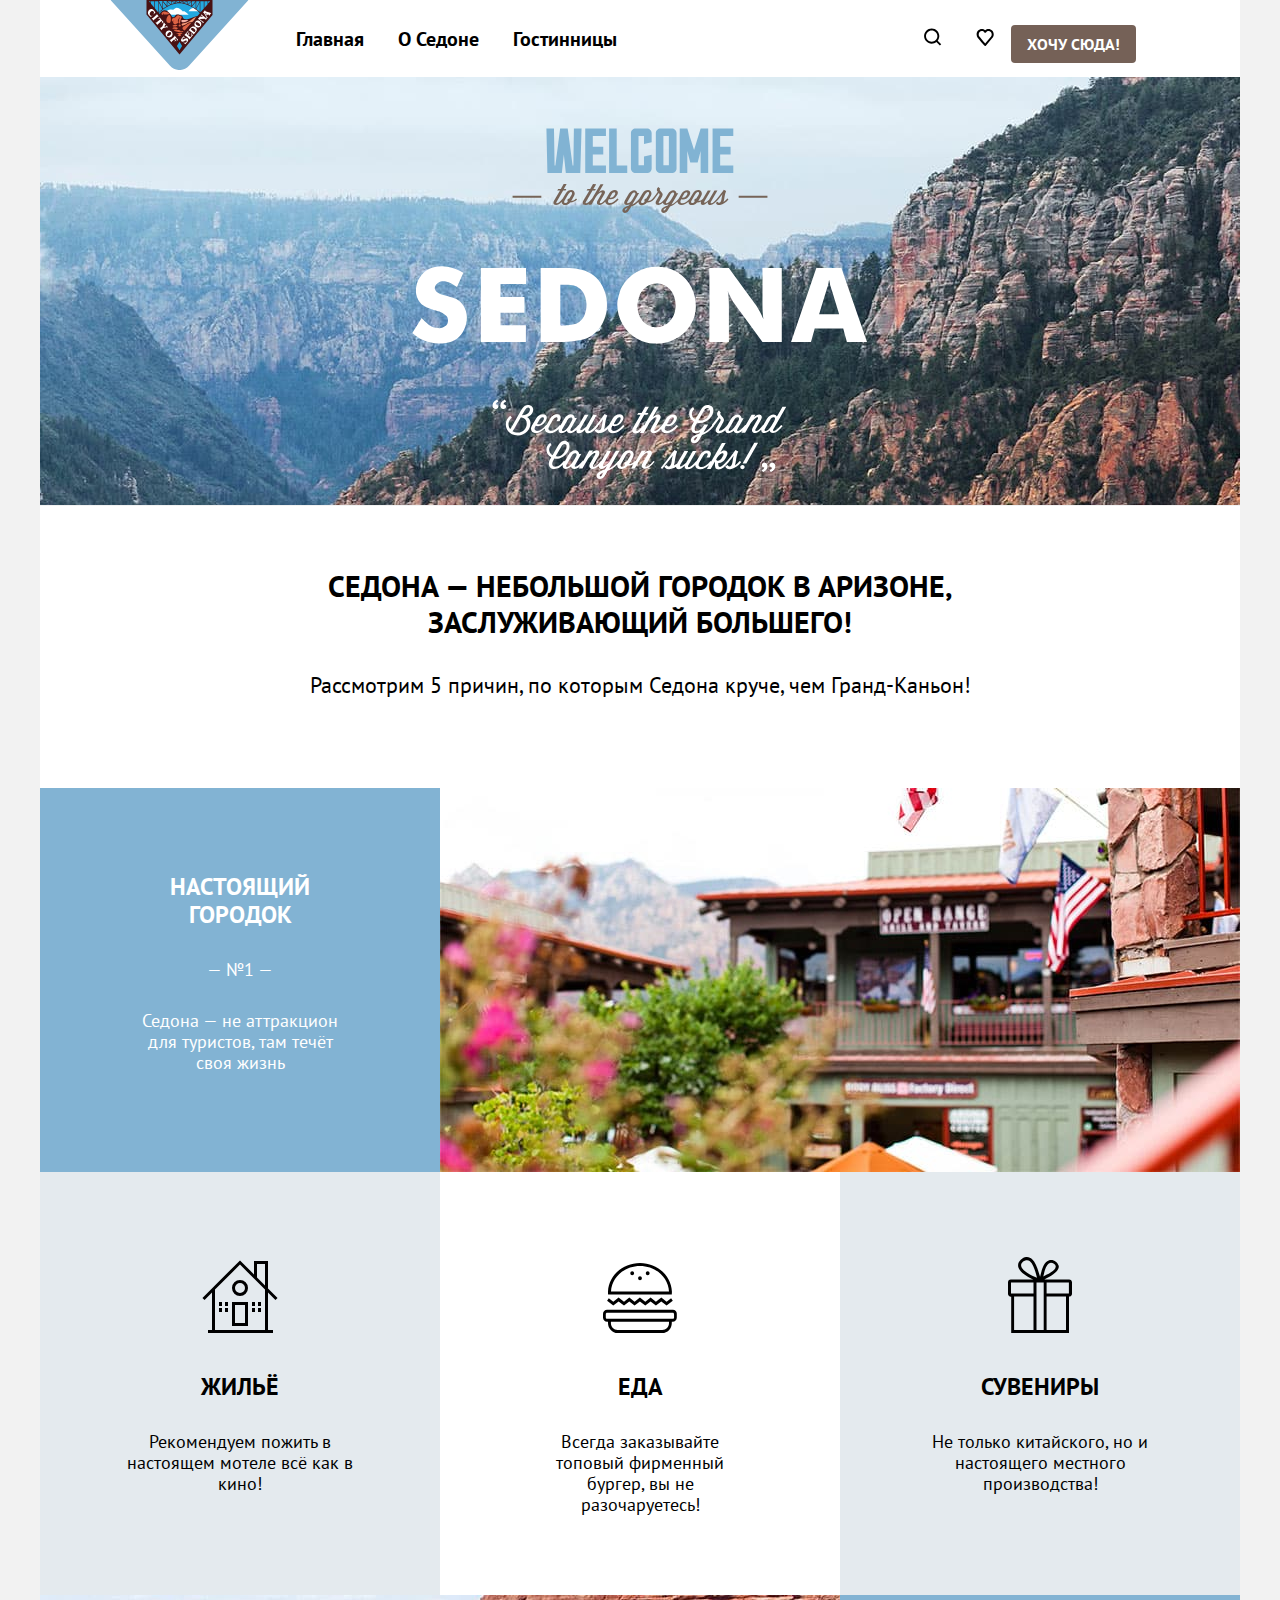
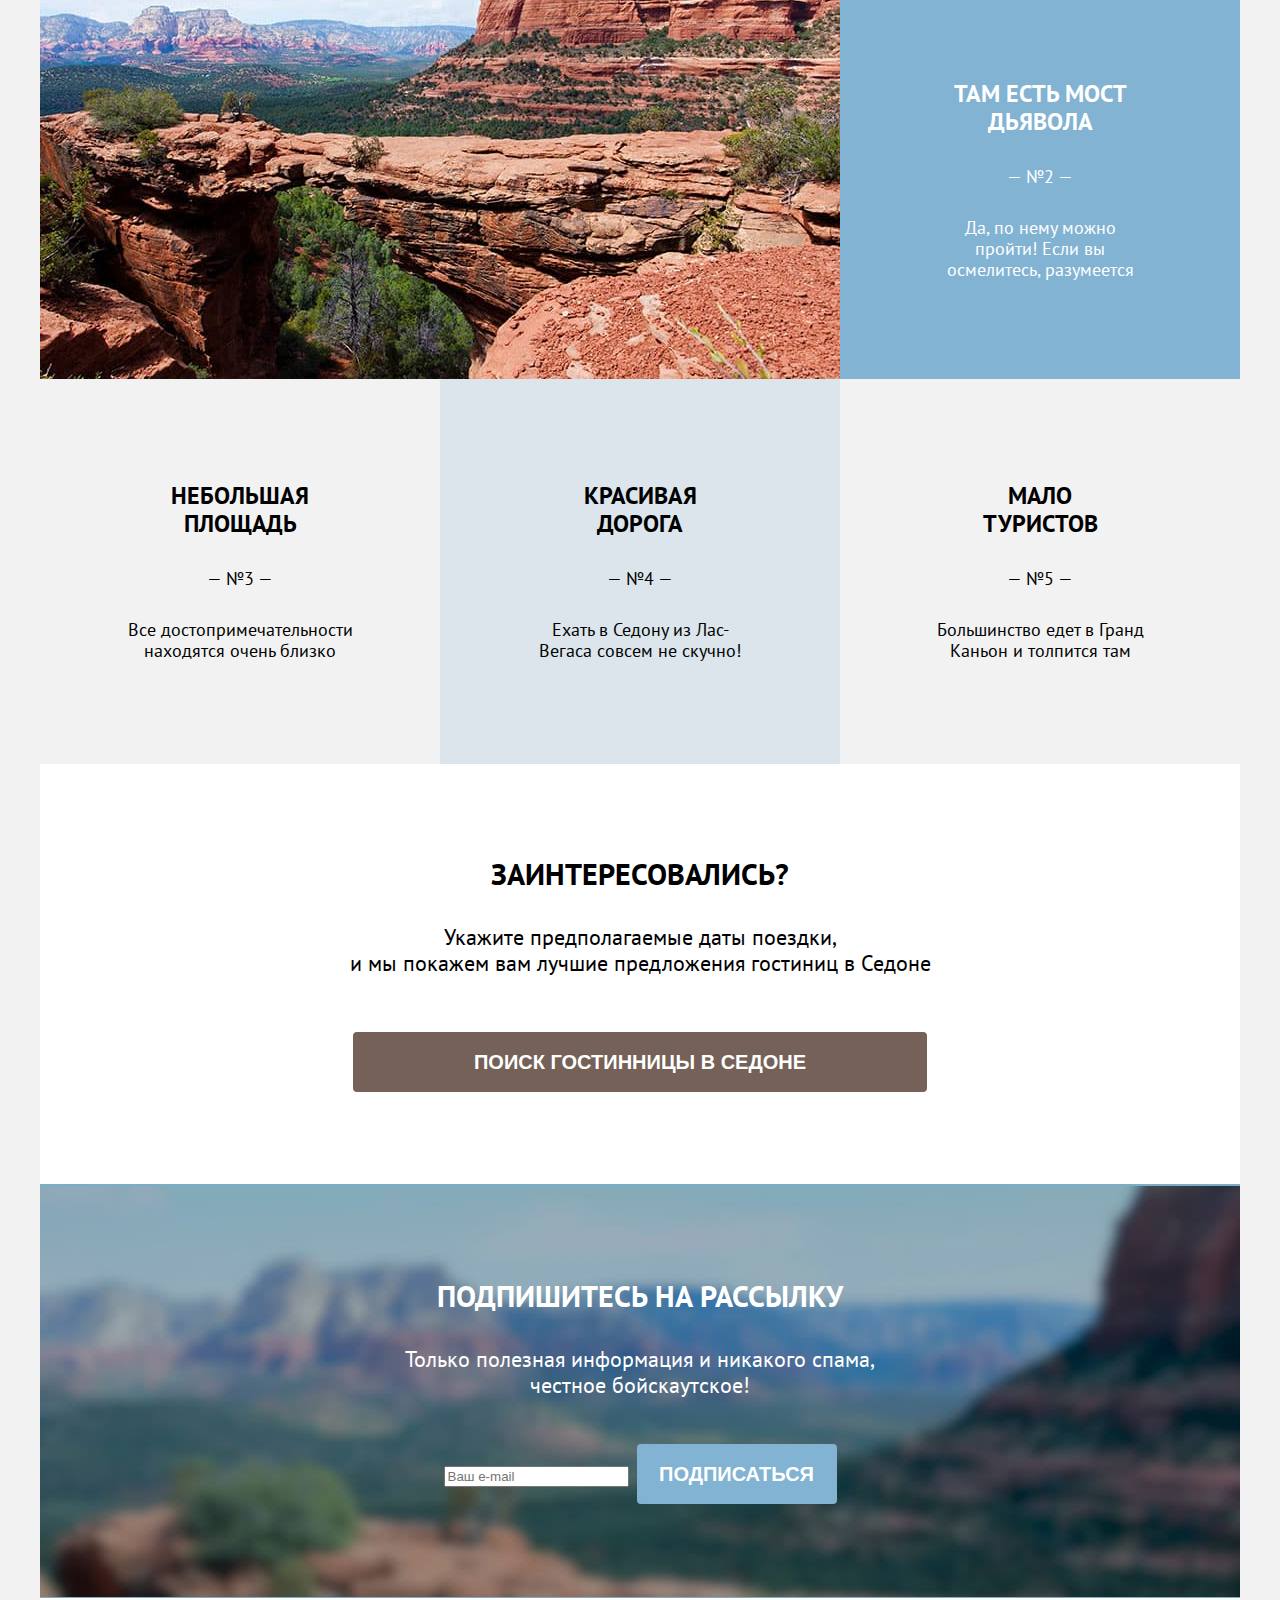
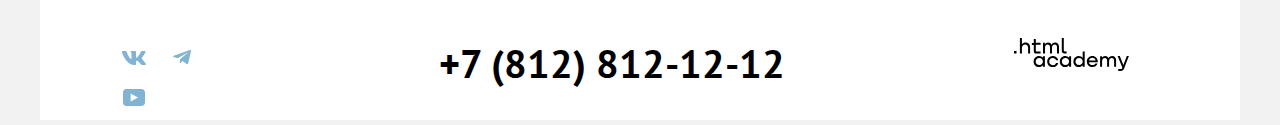
==== commit 1d93b016: "Правит стили" ====
--- a/index.html
+++ b/index.html
@@ -234,7 +234,7 @@
           <h2 class="visually-hidden">Ссылки на социальные сети</h2>
           <ul class="footer-social-list">
             <li class="footer-social-item">
-              <a class="button-social" href="https://vk.com/htmlacademy">
+              <a class="footer-social-link" href="https://vk.com/htmlacademy">
                 <img
                   class="vk"
                   src="../images/vk=default.svg"
@@ -245,7 +245,7 @@
               </a>
             </li>
             <li class="footer-social-item">
-              <a class="button-social" href="https://t.me/htmlacademy">
+              <a class="footer-social-link" href="https://t.me/htmlacademy">
                 <img
                   class="tg"
                   src="../images/telegram=default.svg"
@@ -257,7 +257,7 @@
             </li>
             <li class="footer-social-item">
               <a
-                class="button-social"
+                class="footer-social-link"
                 href="https://www.youtube.com/user/htmlacademyru"
               >
                 <img
--- a/styles/styles.css
+++ b/styles/styles.css
@@ -14,7 +14,7 @@
 }
 html {
   height: 100%;
-  background-color: green;
+  background-color: #f2f2f2;
 }
 body {
   background-color: #f2f2f2;
@@ -71,6 +71,7 @@
   margin: 0;
   margin-left: 30px;
   padding: 0;
+  position: relative;
   width: 390px;
 }
 .navigation-link {
@@ -85,6 +86,7 @@
 .navigation-user {
   align-content: center;
   align-items: center;
+
   margin-left: 238px;
   margin-right: auto;
   max-width: 264px;
@@ -104,7 +106,7 @@
   font-weight: 700;
   font-size: 16px;
   line-height: 20px;
-
+  margin-bottom: 40px;
   padding: 9px 16px;
   text-transform: uppercase;
   text-decoration: none;
@@ -334,25 +336,29 @@
   display: flex;
   flex-wrap: wrap;
   margin: 0;
+  margin-right: 41px;
   padding: 0;
   list-style-type: none;
 }
 .footer-social-item {
-  width: 47px;
+  width: 48px;
   height: 40px;
-  margin: 5px 0;
-  padding: 0;
+  /* margin: 5px 0;
+  padding: 0; */
 }
 .footer-social {
   width: 142px;
-  margin-right: 42px;
-}
-.button-social {
+  height: 40px;
+  justify-content: center;
+  align-items: center;
+  /* margin-right: 42px; */
+}
+/* .button-social {
   padding: auto auto;
   margin: auto 0;
   width: 47px;
-  height: 40px;
-}
+  height: 40px; */
+
 .vk {
   margin: 13px 12px;
 }
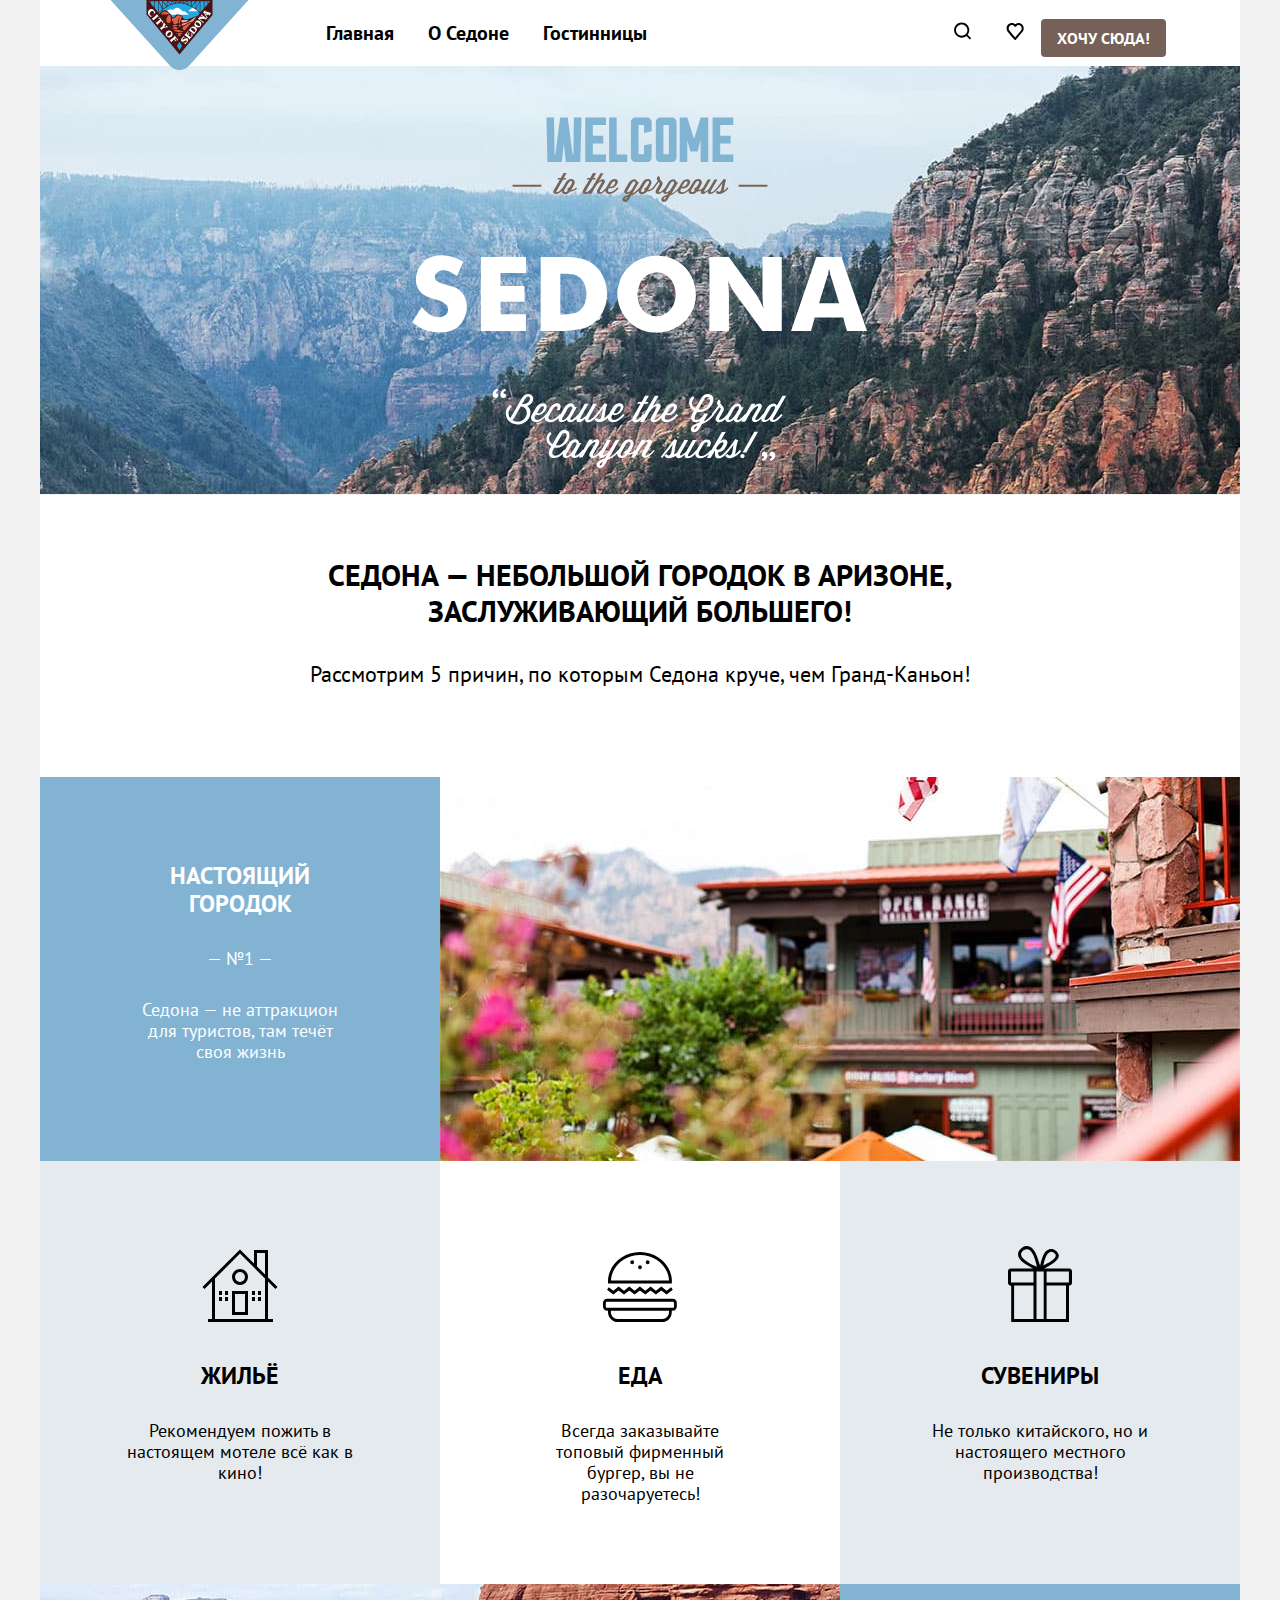
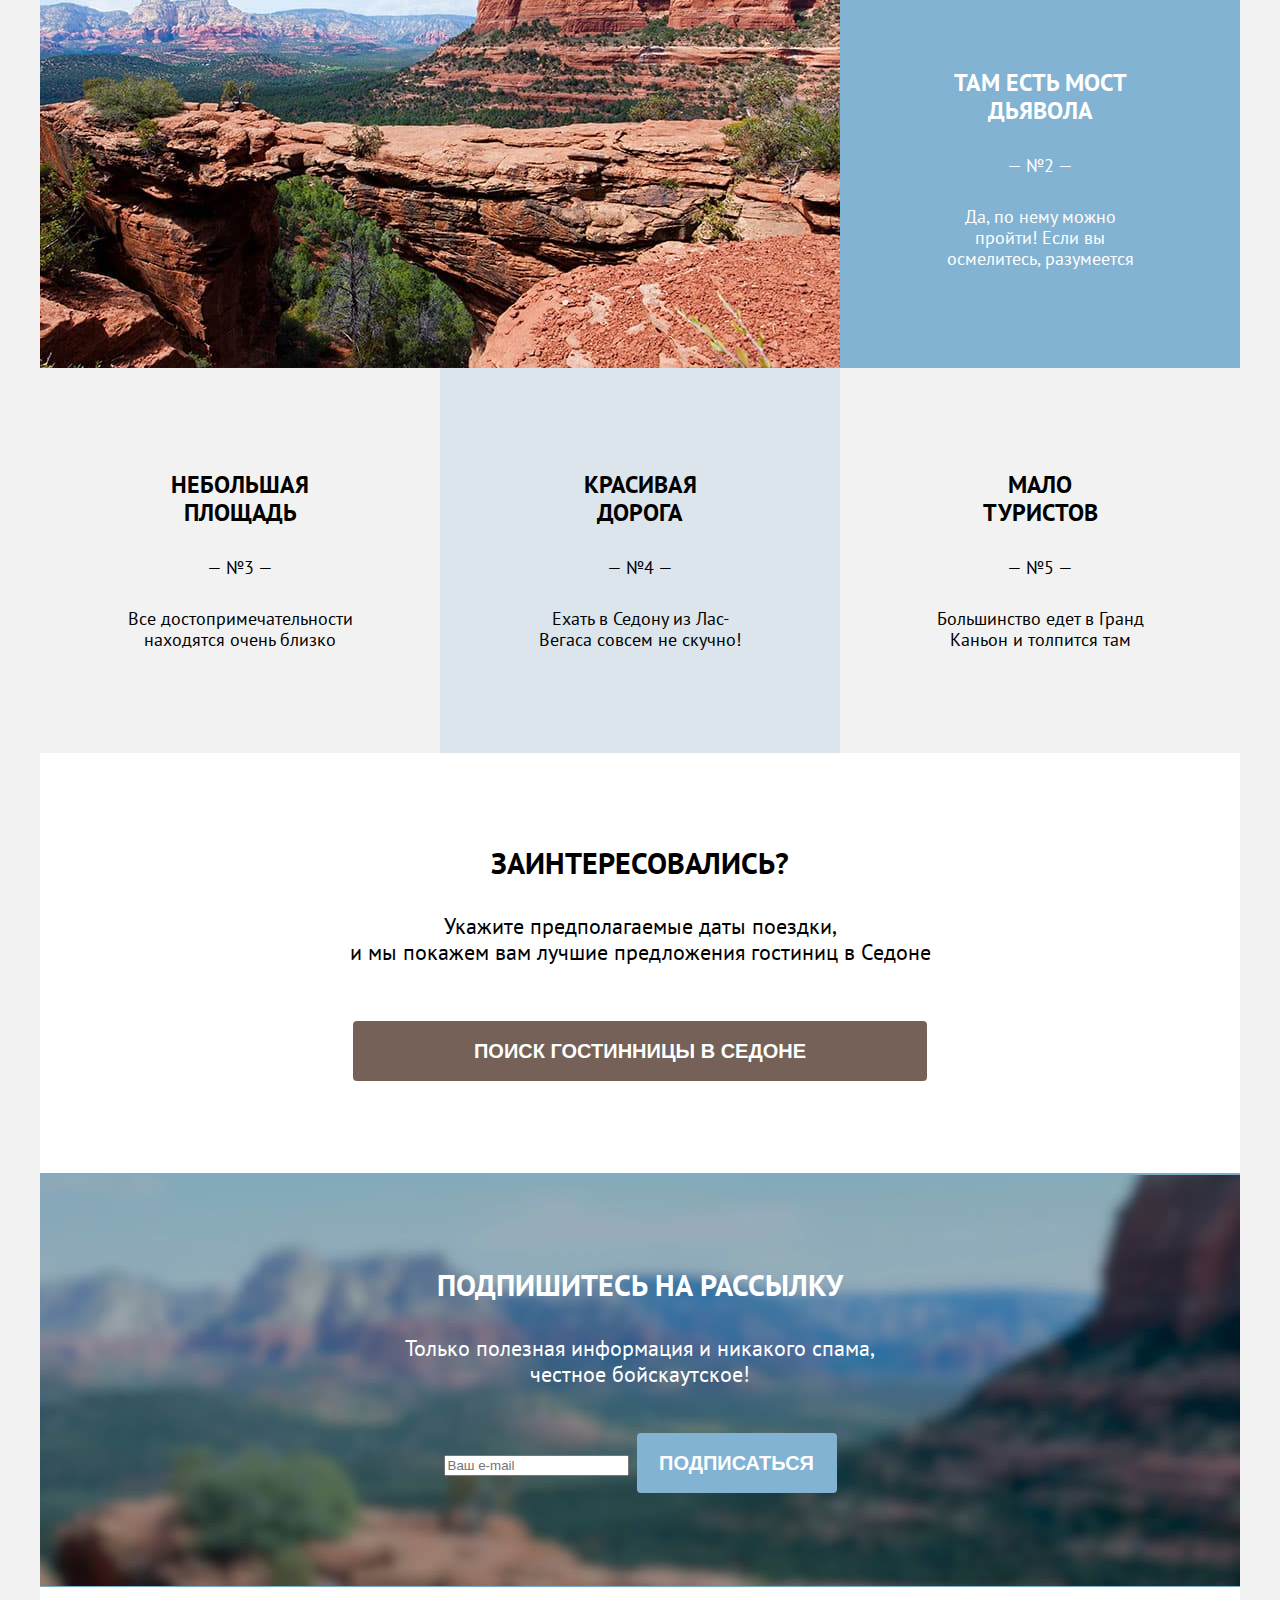
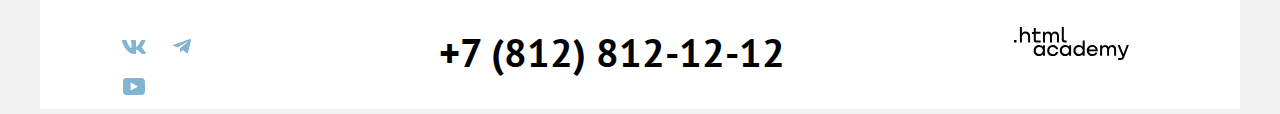
==== commit b6193d12: "правки шапки" ====
--- a/index.html
+++ b/index.html
@@ -8,7 +8,7 @@
   </head>
   <body>
     <header class="page-header">
-      <nav class="navigation">
+      <div class="logotype">
         <a class="logo" href="index.html">
           <img
             src="../images/logo.svg"
@@ -17,8 +17,9 @@
             alt="Логотип города Седона"
           />
         </a>
-        <div class="logotype"></div>
-
+      </div>
+
+      <nav class="navigation">
         <ul class="navigation-list">
           <li class="navigation-item">
             <a class="navigation-link" href="#">Главная</a>
--- a/styles/styles.css
+++ b/styles/styles.css
@@ -51,7 +51,7 @@
 .navigation {
   display: flex;
   width: 100%;
-  margin: 0 auto;
+  margin-left: 239px;
 }
 .logo {
   margin: 0;
@@ -60,6 +60,8 @@
   width: 139px;
 }
 .logotype {
+  margin: 0;
+  padding: 0;
   position: absolute;
   top: 0;
 }
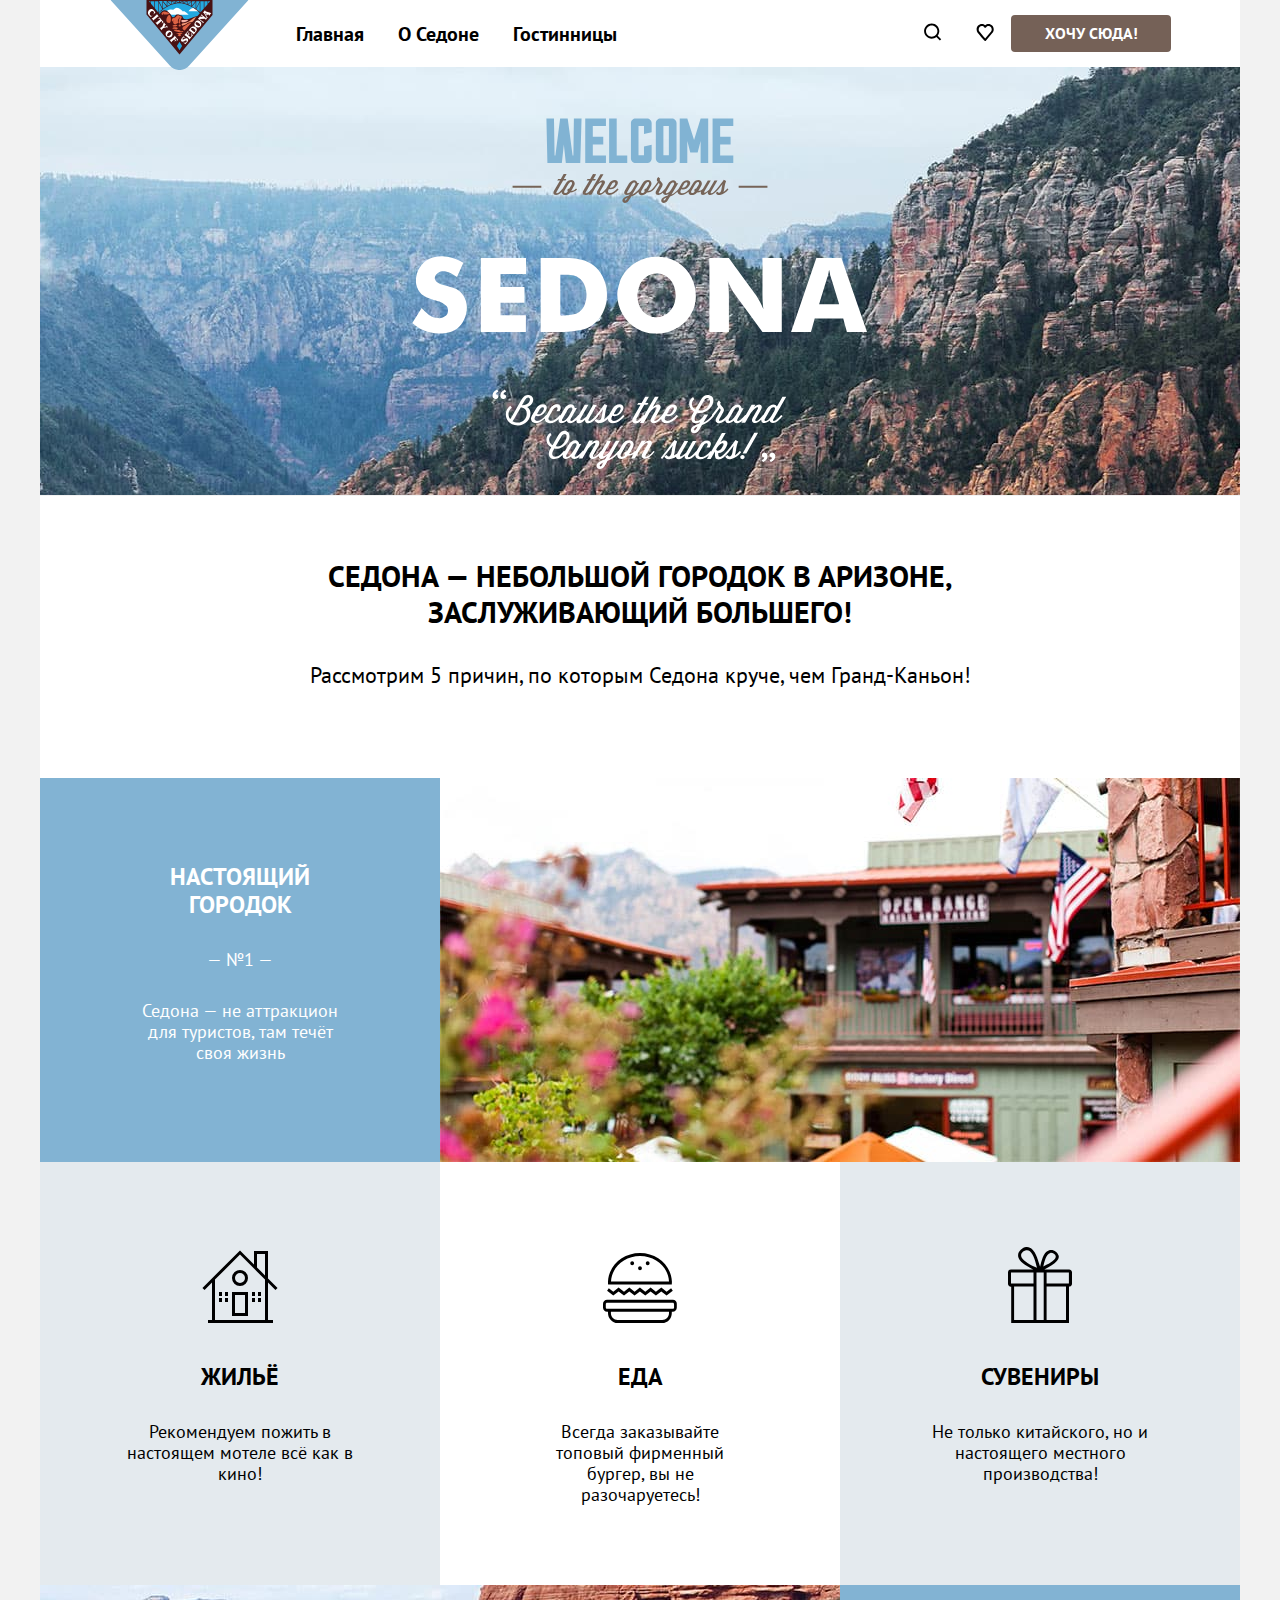
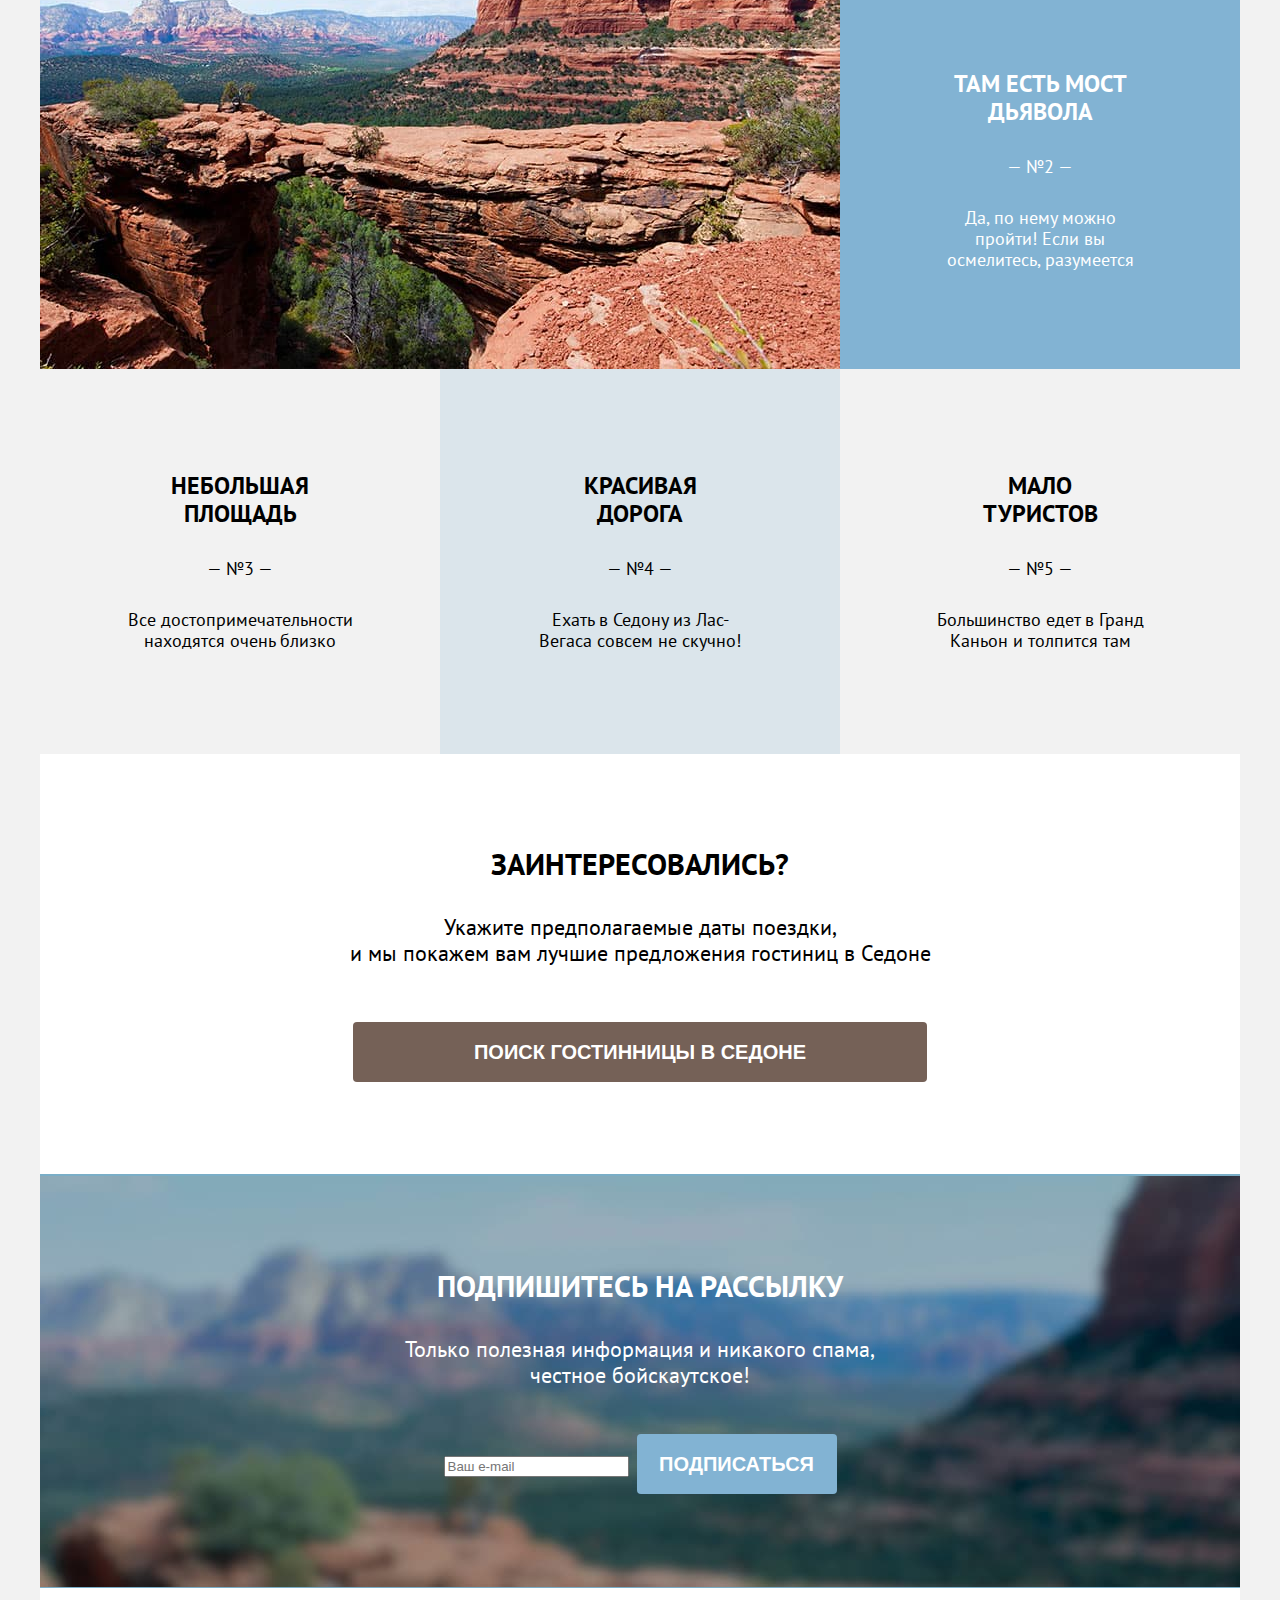
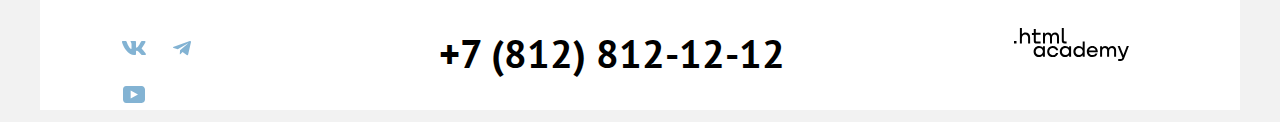
==== commit d457d9a3: "Правит шапку и иконки" ====
--- a/index.html
+++ b/index.html
@@ -8,18 +8,17 @@
   </head>
   <body>
     <header class="page-header">
-      <div class="logotype">
+      <nav class="navigation">
+        <!-- <div class="logotype"> -->
         <a class="logo" href="index.html">
           <img
-            src="../images/logo.svg"
+            src="images/logo.svg"
             width="139"
             height="70"
             alt="Логотип города Седона"
           />
         </a>
-      </div>
-
-      <nav class="navigation">
+        <!-- </div> -->
         <ul class="navigation-list">
           <li class="navigation-item">
             <a class="navigation-link" href="#">Главная</a>
@@ -57,7 +56,7 @@
             </a>
           </li>
           <li class="navigation-item">
-            <a class="button" href="#question">ХОЧУ СЮДА!</a>
+            <a class="button navigation-button" href="#question">ХОЧУ СЮДА!</a>
           </li>
         </ul>
       </nav>
@@ -110,7 +109,7 @@
             <li class="services-item item-life">
               <img
                 class="housing"
-                src="../images/variant=housing.svg"
+                src="images/variant=housing.svg"
                 width="84"
                 height="84"
               />
@@ -122,7 +121,7 @@
             <li class="services-item item-food">
               <img
                 class="eating"
-                src="../images/variant=eating.svg"
+                src="images/variant=eating.svg"
                 width="84"
                 height="84"
               />
@@ -136,7 +135,7 @@
             <li class="services-item item-souvenirs">
               <img
                 class="souvenir"
-                src="../images/variant=souvenir.svg"
+                src="images/variant=souvenir.svg"
                 width="84"
                 height="84"
               />
@@ -238,7 +237,7 @@
               <a class="footer-social-link" href="https://vk.com/htmlacademy">
                 <img
                   class="vk"
-                  src="../images/vk=default.svg"
+                  src="images/vk=default.svg"
                   width="24"
                   height="14"
                   alt="Социальная сеть Вконтакте"
@@ -249,7 +248,7 @@
               <a class="footer-social-link" href="https://t.me/htmlacademy">
                 <img
                   class="tg"
-                  src="../images/telegram=default.svg"
+                  src="images/telegram=default.svg"
                   width="18"
                   height="15"
                   alt="Мессенджер Телеграм"
@@ -263,7 +262,7 @@
               >
                 <img
                   class="youtube"
-                  src="../images/youtube=default.svg"
+                  src="images/youtube=default.svg"
                   width="22"
                   height="17"
                   alt="Видеохостинг Ютуб"
--- a/styles/styles.css
+++ b/styles/styles.css
@@ -50,21 +50,21 @@
 }
 .navigation {
   display: flex;
-  width: 100%;
-  margin-left: 239px;
+
+  width: 100%;
+  margin: 0;
 }
 .logo {
-  margin: 0;
-  padding: 0;
+  display: block;
   margin-left: 70px;
   width: 139px;
-}
-.logotype {
-  margin: 0;
-  padding: 0;
-  position: absolute;
-  top: 0;
-}
+  margin-bottom: -10px;
+  z-index: 1;
+}
+/* .logotype {
+  margin: 0;
+  padding: 0;
+} */
 .navigation-list {
   align-items: center;
   display: flex;
@@ -73,7 +73,7 @@
   margin: 0;
   margin-left: 30px;
   padding: 0;
-  position: relative;
+  /* position: relative; */
   width: 390px;
 }
 .navigation-link {
@@ -83,12 +83,12 @@
   line-height: 26px;
   text-transform: none;
   text-decoration: none;
-  padding: 20px 17px;
+  padding: 15px 17px;
 }
 .navigation-user {
   align-content: center;
   align-items: center;
-
+  display: flex;
   margin-left: 238px;
   margin-right: auto;
   max-width: 264px;
@@ -97,24 +97,35 @@
   min-width: 18px;
   min-height: 18px;
 }
-
+.navigation-item {
+  align-items: center;
+}
 .button {
+  display: inline-block;
   font-family: 'PT Sans', sans-serif;
-  background-color: #756157;
-  border: none;
-  border-radius: 4px;
   color: #ffffff;
-  cursor: pointer;
-  font-weight: 700;
   font-size: 16px;
   line-height: 20px;
-  margin-bottom: 40px;
-  padding: 9px 16px;
+  font-weight: 700;
+  background: #82b3d3;
+  text-decoration: none;
   text-transform: uppercase;
-  text-decoration: none;
-  text-align: center;
-  width: 160px;
+  text-align: center;
+  border-radius: 4px;
+  border: none;
+  padding: 0;
+  margin: 0;
+  margin: 0;
+  position: relative;
+  bottom: 3px;
+  cursor: pointer;
+}
+.navigation-button {
+  min-width: 160px;
   height: 37px;
+  box-sizing: border-box;
+  background-color: #756157;
+  padding: 8px 15px;
 }
 .search .favorite {
   padding: 0;
@@ -342,7 +353,7 @@
   padding: 0;
   list-style-type: none;
 }
-.footer-social-item {
+.footer-social-link {
   width: 48px;
   height: 40px;
   /* margin: 5px 0;
